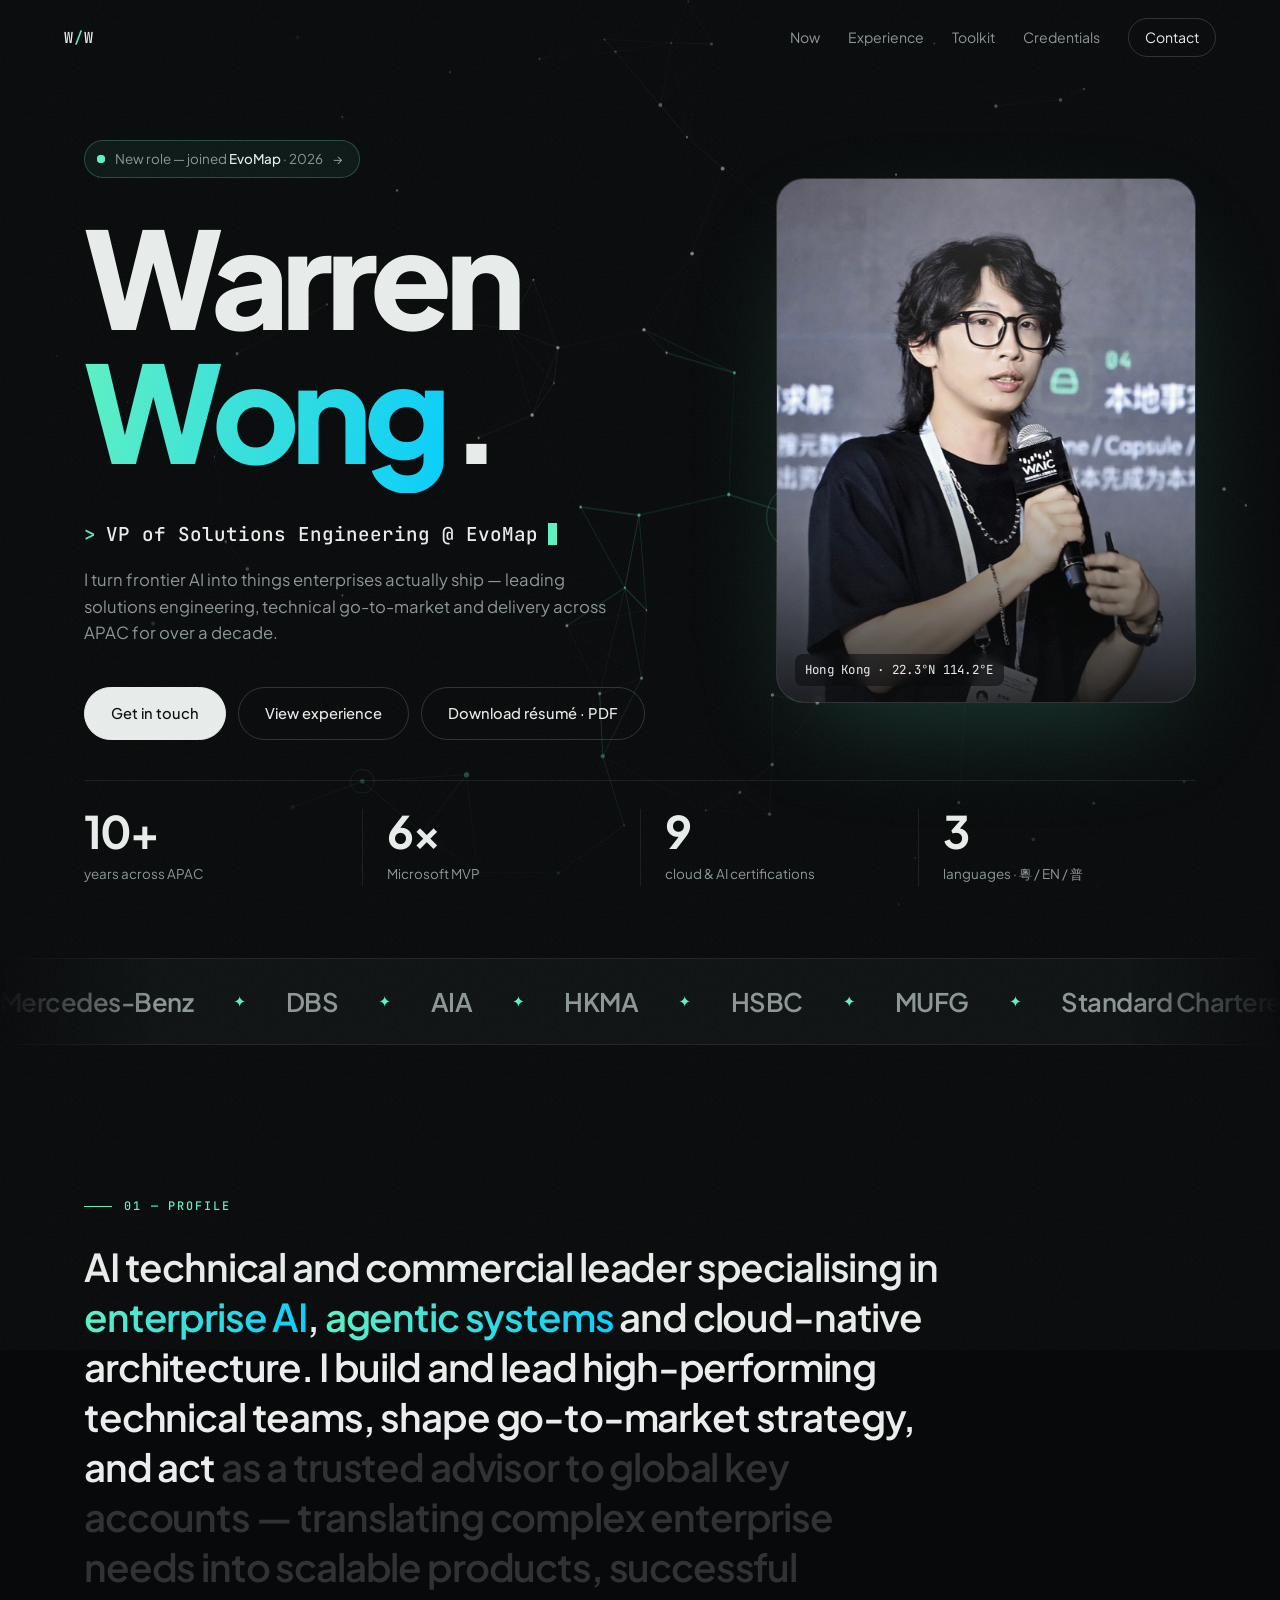
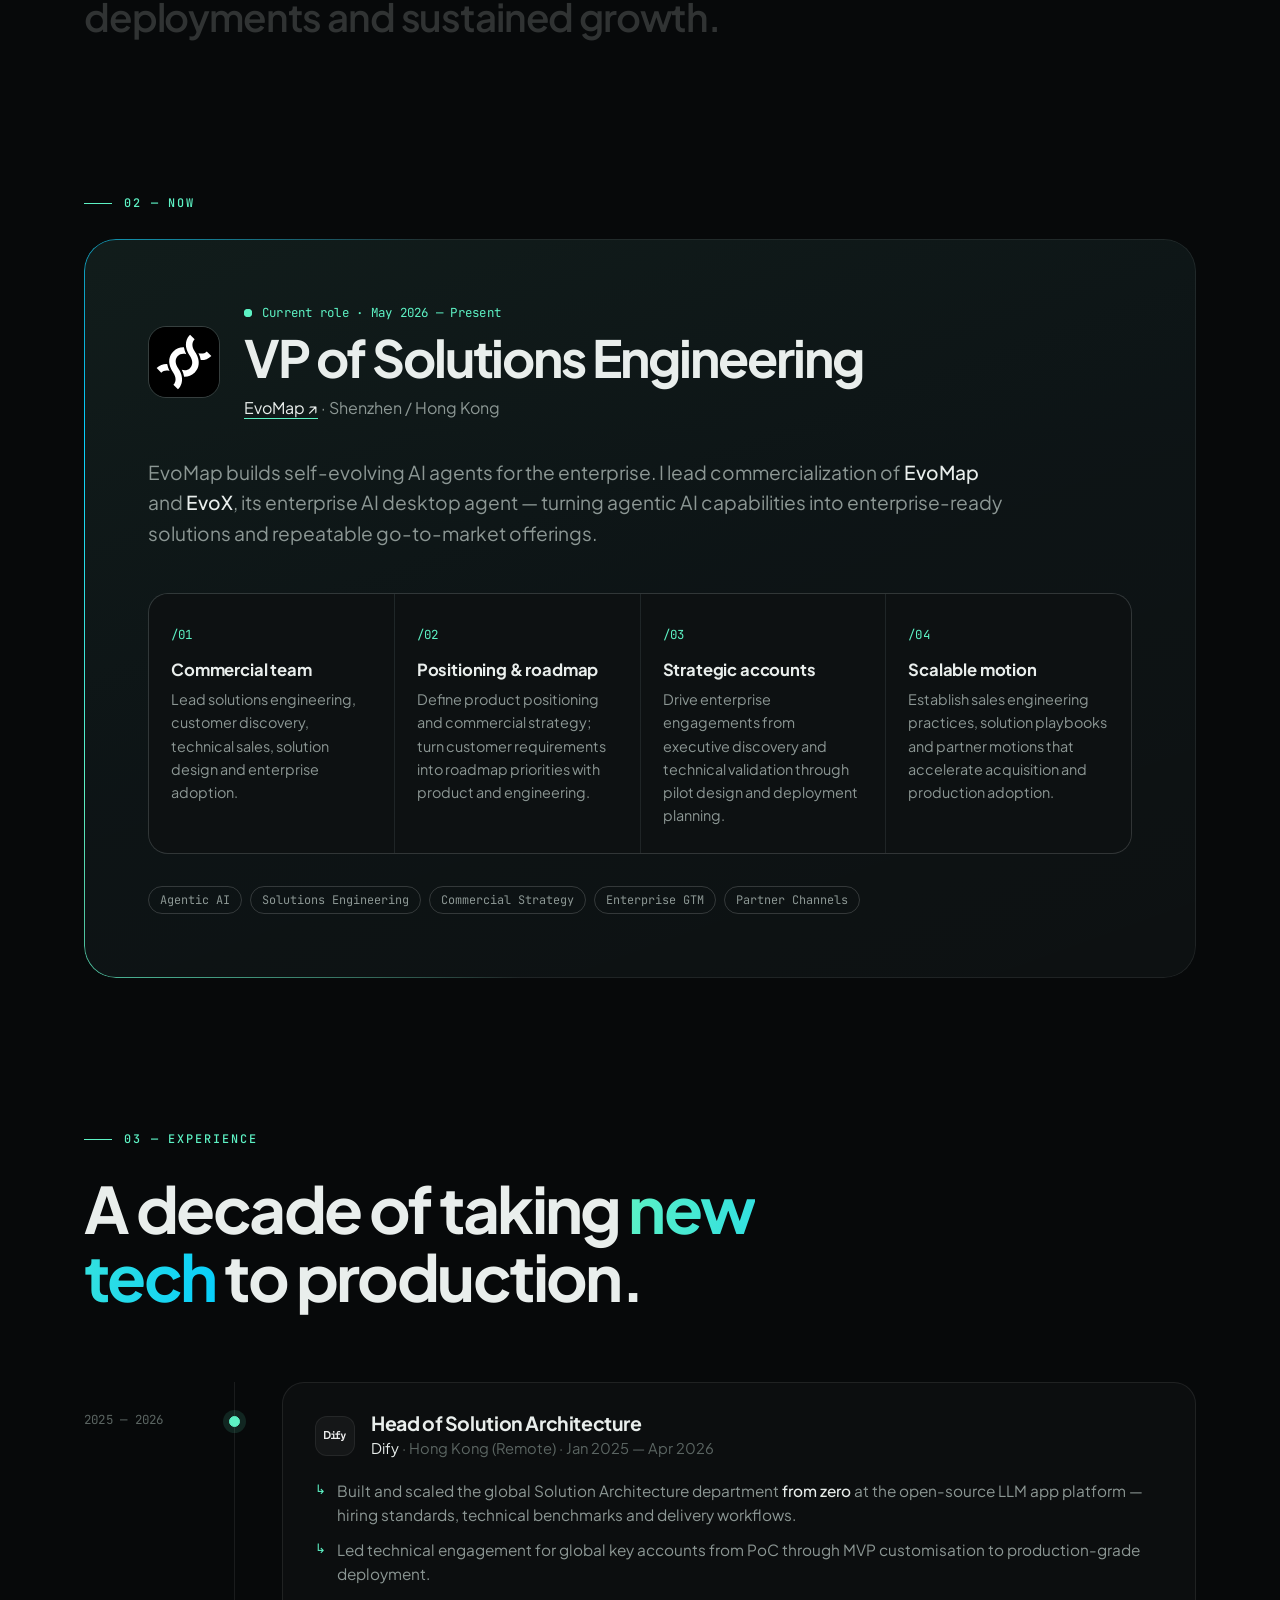
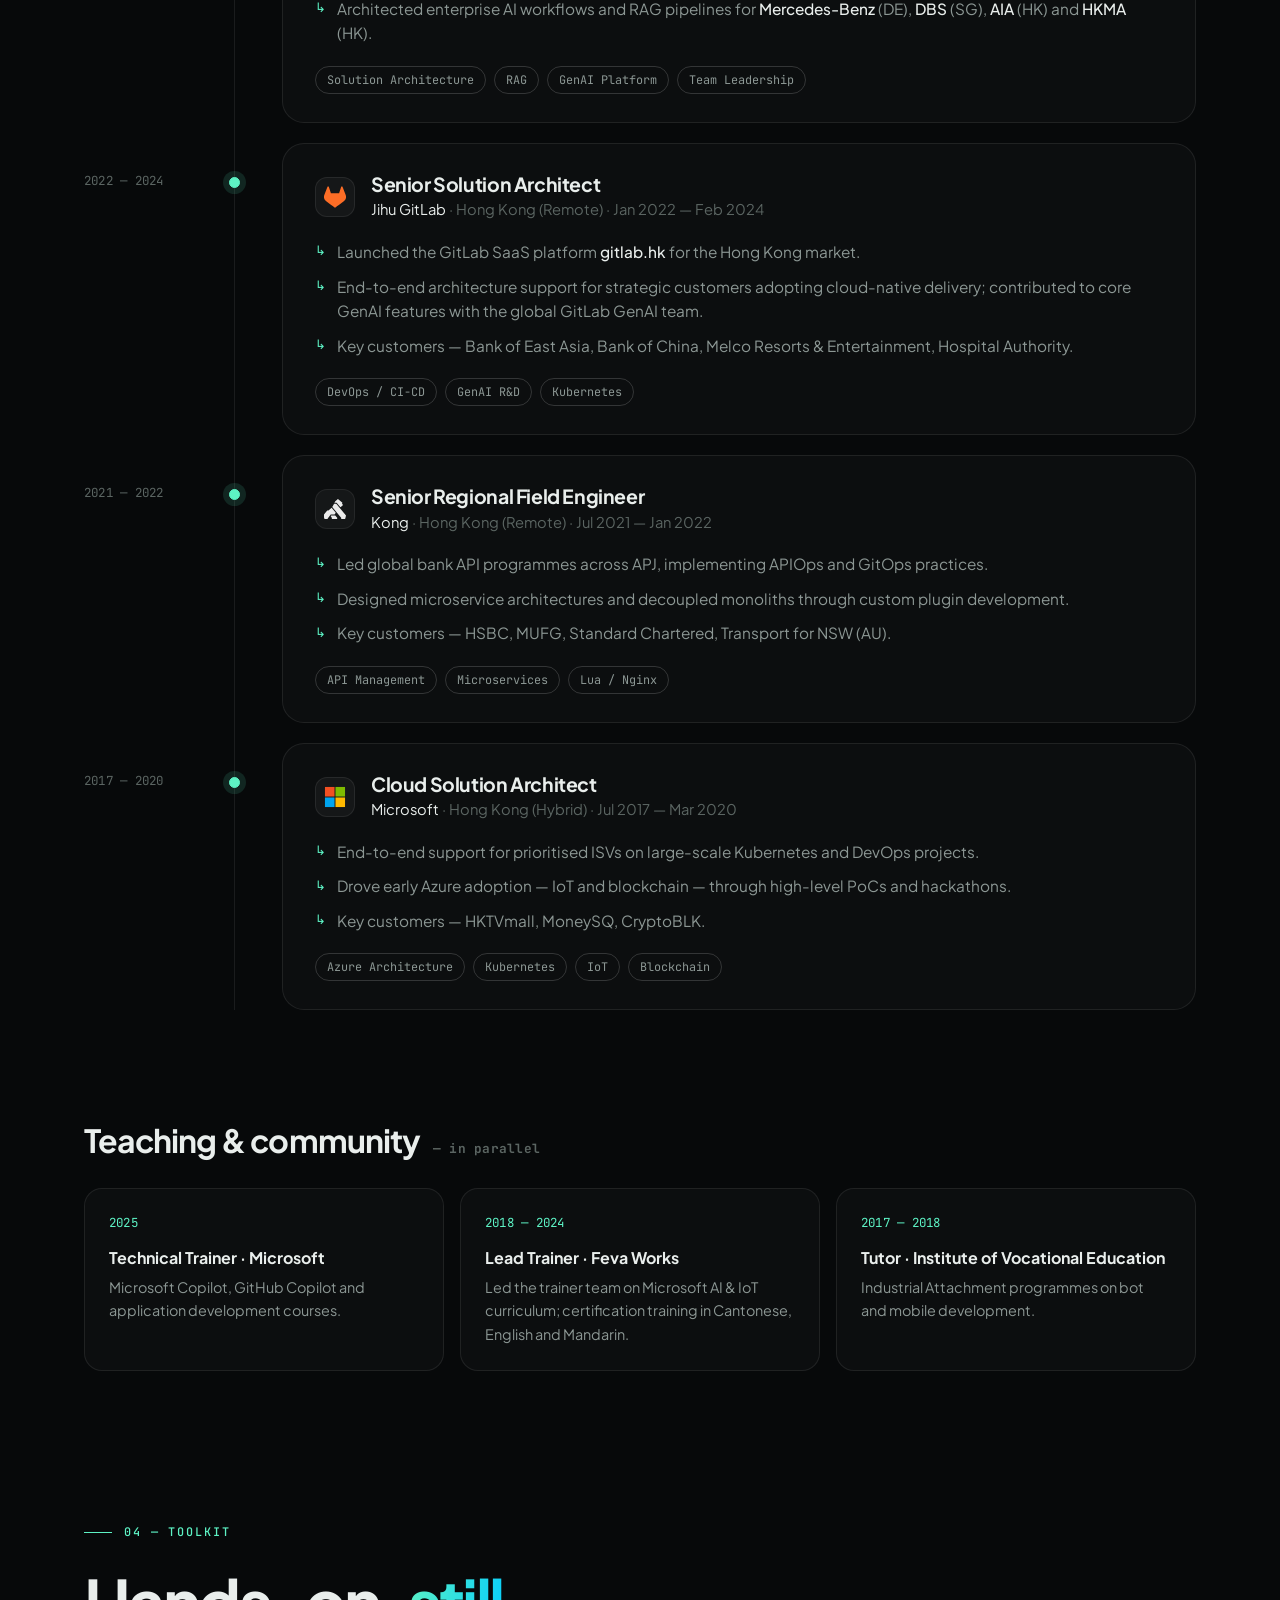
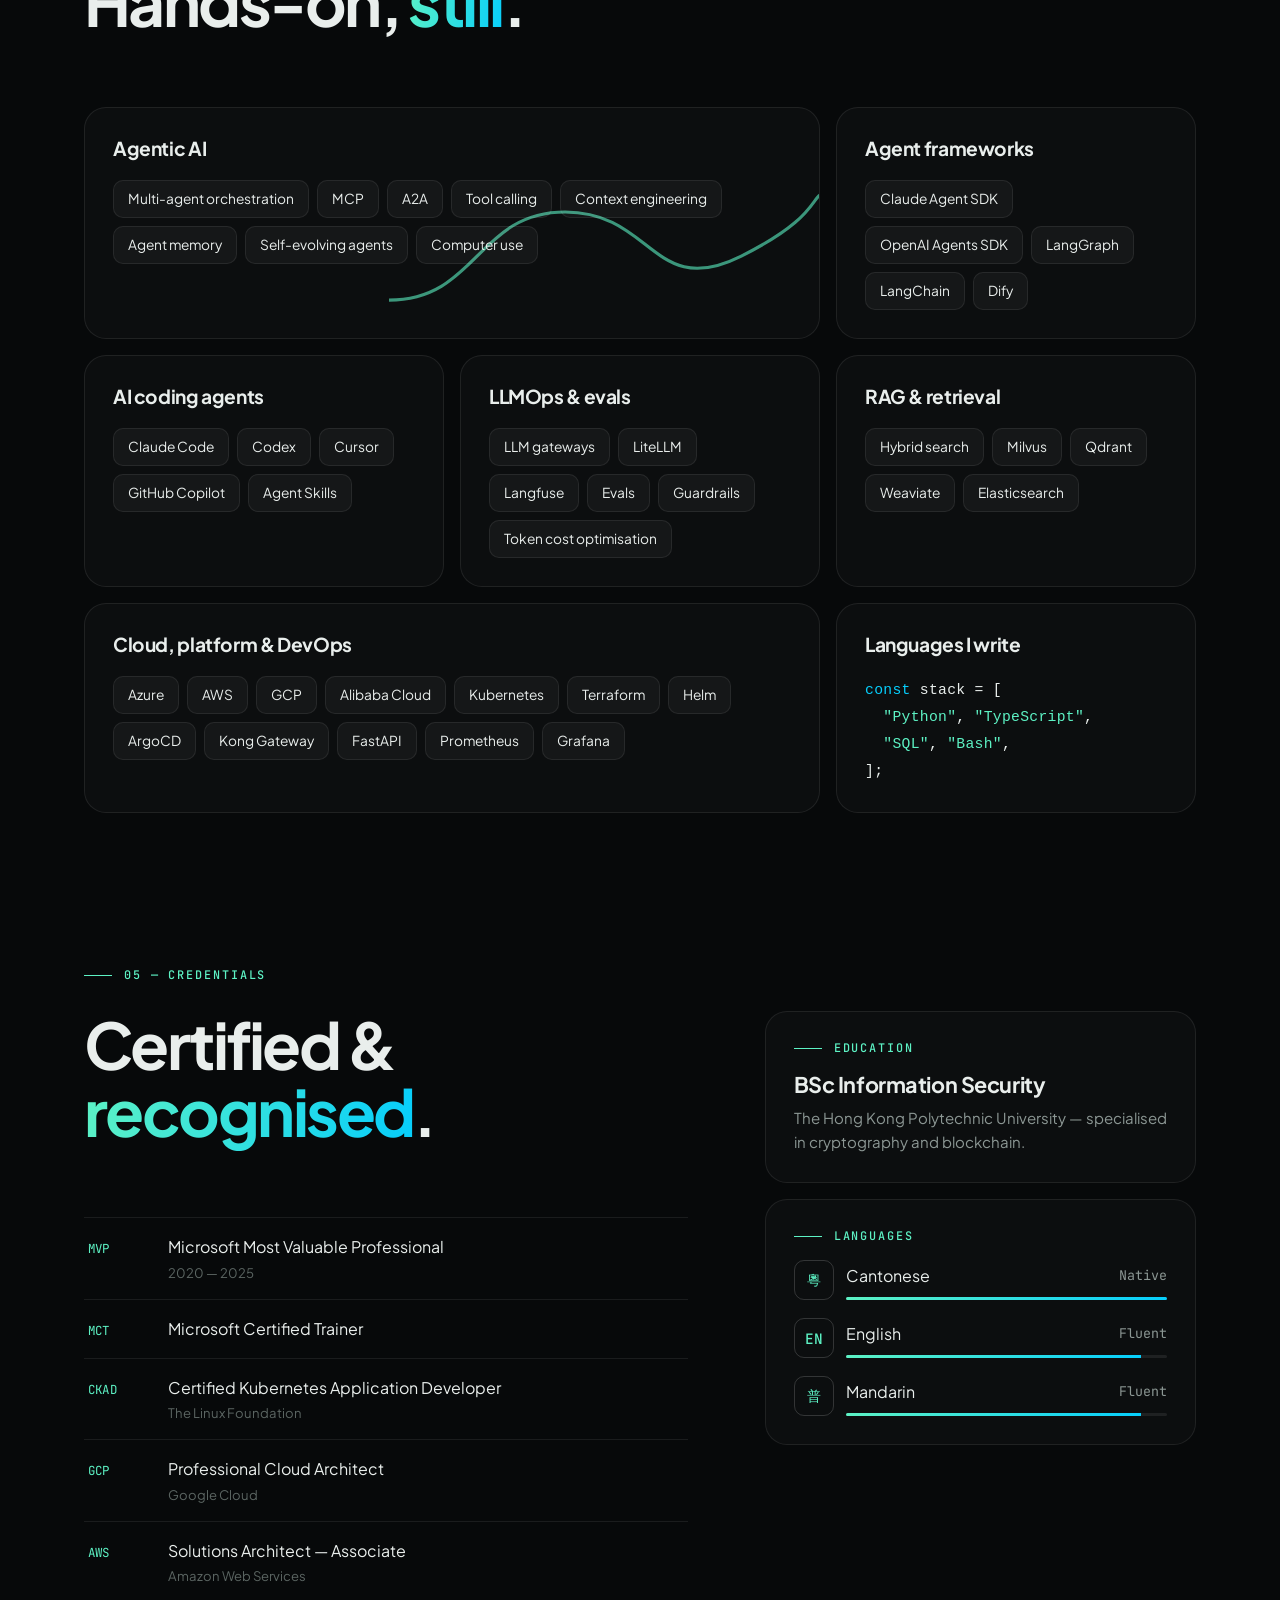
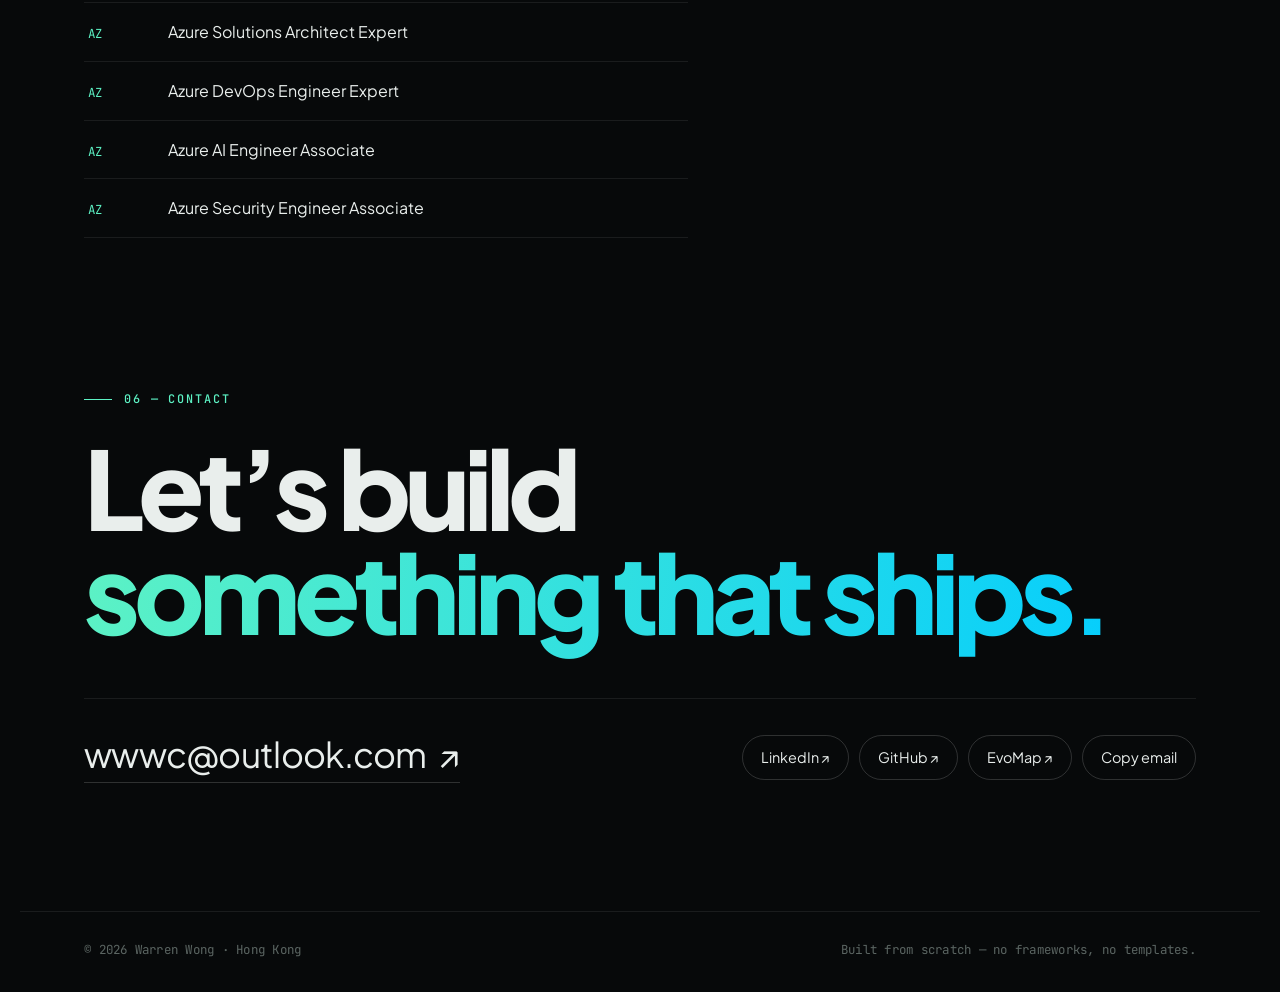
==== index.html @ eed2e616 "Rebuild personal site from scratch and add EvoMap role Replace the Hugo almeida-cv theme with a hand" ====
<!doctype html>
<html lang="en">
<head>
  <meta charset="utf-8">
  <meta name="viewport" content="width=device-width, initial-scale=1">
  <title>Warren Wong — VP of Solutions Engineering, EvoMap</title>
  <meta name="description" content="Warren Wong — VP of Solutions Engineering at EvoMap. 10+ years across APAC bringing enterprise AI, agentic systems and cloud-native platforms to market.">
  <meta name="theme-color" content="#07090a">
  <meta property="og:type" content="profile">
  <meta property="og:title" content="Warren Wong — VP of Solutions Engineering, EvoMap">
  <meta property="og:description" content="Enterprise AI, agentic systems and cloud-native architecture across APAC.">
  <meta property="og:url" content="https://somethingwentwell.github.io/">
  <meta property="og:image" content="https://somethingwentwell.github.io/assets/img/avatar.jpg">
  <meta name="twitter:card" content="summary">
  <link rel="icon" href="assets/img/favicon.svg" type="image/svg+xml">
  <link rel="preconnect" href="https://fonts.googleapis.com">
  <link rel="preconnect" href="https://fonts.gstatic.com" crossorigin>
  <link href="https://fonts.googleapis.com/css2?family=Plus+Jakarta+Sans:wght@300..800&family=JetBrains+Mono:wght@400;500&display=swap" rel="stylesheet">
  <link rel="stylesheet" href="assets/css/style.css">
  <script type="application/ld+json">
  {
    "@context": "https://schema.org",
    "@type": "Person",
    "name": "Warren Wong",
    "jobTitle": "VP of Solutions Engineering",
    "worksFor": { "@type": "Organization", "name": "EvoMap", "url": "https://evomap.ai" },
    "address": { "@type": "PostalAddress", "addressLocality": "Hong Kong" },
    "alumniOf": "The Hong Kong Polytechnic University",
    "url": "https://somethingwentwell.github.io/",
    "sameAs": ["https://hk.linkedin.com/in/warren-wong", "https://github.com/somethingwentwell"]
  }
  </script>
</head>
<body>
  <div class="grain" aria-hidden="true"></div>
  <div class="cursor-glow" aria-hidden="true"></div>
  <div class="scroll-progress" aria-hidden="true"></div>

  <header class="nav">
    <a href="#top" class="nav__mark" aria-label="Back to top">W<span>/</span>W</a>
    <nav class="nav__links" aria-label="Sections">
      <a href="#now">Now</a>
      <a href="#experience">Experience</a>
      <a href="#toolkit">Toolkit</a>
      <a href="#credentials">Credentials</a>
      <a href="#contact" class="nav__cta">Contact</a>
    </nav>
  </header>

  <main id="top">
    <!-- ───────────── HERO ───────────── -->
    <section class="hero">
      <canvas class="hero__field" aria-hidden="true"></canvas>

      <div class="hero__inner">
        <a class="hero__badge reveal" href="#now" style="--d:0">
          <span class="pulse" aria-hidden="true"></span>
          <span>New role — joined <strong>EvoMap</strong> · 2026</span>
          <span aria-hidden="true">→</span>
        </a>

        <h1 class="hero__name" aria-label="Warren Wong">
          <span class="line"><span class="word" style="--d:1">Warren</span></span>
          <span class="line"><span class="word word--italic" style="--d:2">Wong</span><span class="hero__dot" style="--d:3">.</span></span>
        </h1>

        <div class="hero__meta reveal" style="--d:4">
          <p class="hero__role" data-print-text="VP of Solutions Engineering @ EvoMap · Hong Kong">
            <span class="mono">&gt;</span>
            <span class="scramble" data-phrases='["VP of Solutions Engineering @ EvoMap","Enterprise AI · Agentic systems","Multi-agent systems · MCP · Evals","Building SE teams from zero","Microsoft MVP 2020 — 2025"]'>VP of Solutions Engineering @ EvoMap</span><span class="caret" aria-hidden="true"></span>
          </p>
          <p class="hero__lede">
            I turn frontier AI into things enterprises actually ship — leading solutions engineering,
            technical go-to-market and delivery across APAC for over a decade.
          </p>
        </div>

        <div class="hero__actions reveal" style="--d:5">
          <a class="btn btn--primary magnetic" href="mailto:wwwc@outlook.com"><span>Get in touch</span></a>
          <a class="btn btn--ghost magnetic" href="#experience"><span>View experience</span></a>
          <a class="btn btn--ghost magnetic" href="assets/Warren-Wong-Resume.pdf" download><span>Download résumé · PDF</span></a>
        </div>
      </div>

      <figure class="hero__portrait reveal" style="--d:3">
        <div class="portrait__frame tilt">
          <img src="assets/img/avatar.jpg" alt="Warren Wong speaking on stage at WAIC" width="720" height="720">
          <figcaption class="portrait__tag mono">Hong Kong · 22.3°N 114.2°E</figcaption>
        </div>
      </figure>

      <ul class="hero__stats reveal" style="--d:6">
        <li><b data-count="10" data-suffix="+">10+</b><span>years across APAC</span></li>
        <li><b data-count="6" data-suffix="×">6×</b><span>Microsoft MVP</span></li>
        <li><b data-count="9">9</b><span>cloud &amp; AI certifications</span></li>
        <li><b data-count="3">3</b><span>languages · 粵 / EN / 普</span></li>
      </ul>
    </section>

    <!-- ───────────── MARQUEE ───────────── -->
    <section class="marquee" aria-label="Organisations I've worked with">
      <div class="marquee__track">
        <span>Mercedes-Benz</span><i>✦</i><span>DBS</span><i>✦</i><span>AIA</span><i>✦</i><span>HKMA</span><i>✦</i>
        <span>HSBC</span><i>✦</i><span>MUFG</span><i>✦</i><span>Standard Chartered</span><i>✦</i><span>Bank of East Asia</span><i>✦</i>
        <span>Bank of China</span><i>✦</i><span>Hospital Authority</span><i>✦</i><span>Melco</span><i>✦</i><span>Transport for NSW</span><i>✦</i>
        <span>HKTVmall</span><i>✦</i>
      </div>
    </section>

    <!-- ───────────── ABOUT ───────────── -->
    <section class="about section">
      <p class="eyebrow reveal">01 — Profile</p>
      <p class="about__text reveal" data-split>
        AI technical and commercial leader specialising in <em>enterprise AI</em>, <em>agentic systems</em> and
        cloud-native architecture. I build and lead high-performing technical teams, shape go-to-market strategy,
        and act as a trusted advisor to global key accounts — translating complex enterprise needs into
        scalable products, successful deployments and sustained growth.
      </p>
    </section>

    <!-- ───────────── NOW / EVOMAP ───────────── -->
    <section class="now section" id="now">
      <p class="eyebrow reveal">02 — Now</p>

      <article class="now__card reveal spotlight">
        <div class="now__border" aria-hidden="true"></div>
        <div class="now__head">
          <img class="now__logo" src="assets/logos/evomap-logo.svg" alt="EvoMap logo" width="64" height="64">
          <div>
            <p class="mono now__kicker"><span class="pulse" aria-hidden="true"></span> Current role · May 2026 — Present</p>
            <h2 class="now__title">VP of Solutions Engineering</h2>
            <p class="now__company"><a href="https://evomap.ai" target="_blank" rel="noopener">EvoMap ↗</a> <span>· Shenzhen / Hong Kong</span></p>
          </div>
        </div>

        <p class="now__intro">
          EvoMap builds self-evolving AI agents for the enterprise. I lead commercialization of
          <strong>EvoMap</strong> and <strong>EvoX</strong>, its enterprise AI desktop agent — turning agentic AI
          capabilities into enterprise-ready solutions and repeatable go-to-market offerings.
        </p>

        <ul class="now__grid">
          <li>
            <span class="mono">/01</span>
            <h3>Commercial team</h3>
            <p>Lead solutions engineering, customer discovery, technical sales, solution design and enterprise adoption.</p>
          </li>
          <li>
            <span class="mono">/02</span>
            <h3>Positioning &amp; roadmap</h3>
            <p>Define product positioning and commercial strategy; turn customer requirements into roadmap priorities with product and engineering.</p>
          </li>
          <li>
            <span class="mono">/03</span>
            <h3>Strategic accounts</h3>
            <p>Drive enterprise engagements from executive discovery and technical validation through pilot design and deployment planning.</p>
          </li>
          <li>
            <span class="mono">/04</span>
            <h3>Scalable motion</h3>
            <p>Establish sales engineering practices, solution playbooks and partner motions that accelerate acquisition and production adoption.</p>
          </li>
        </ul>

        <ul class="tags">
          <li>Agentic AI</li><li>Solutions Engineering</li><li>Commercial Strategy</li><li>Enterprise GTM</li><li>Partner Channels</li>
        </ul>
      </article>
    </section>

    <!-- ───────────── EXPERIENCE ───────────── -->
    <section class="experience section" id="experience">
      <p class="eyebrow reveal">03 — Experience</p>
      <h2 class="section__title reveal">A decade of taking <em>new tech</em> to production.</h2>

      <ol class="timeline">
        <li class="timeline__rail" aria-hidden="true"><span></span></li>

        <li class="job reveal">
          <div class="job__when mono">2025 — 2026</div>
          <div class="job__body spotlight">
            <header class="job__head">
              <img src="assets/logos/dify.svg" alt="" width="28" height="28" class="job__logo job__logo--invert">
              <div>
                <h3>Head of Solution Architecture</h3>
                <p class="job__org">Dify <span>· Hong Kong (Remote) · Jan 2025 — Apr 2026</span></p>
              </div>
            </header>
            <ul class="job__points">
              <li>Built and scaled the global Solution Architecture department <strong>from zero</strong> at the open-source LLM app platform — hiring standards, technical benchmarks and delivery workflows.</li>
              <li>Led technical engagement for global key accounts from PoC through MVP customisation to production-grade deployment.</li>
              <li>Architected enterprise AI workflows and RAG pipelines for <strong>Mercedes-Benz</strong> (DE), <strong>DBS</strong> (SG), <strong>AIA</strong> (HK) and <strong>HKMA</strong> (HK).</li>
            </ul>
            <ul class="tags"><li>Solution Architecture</li><li>RAG</li><li>GenAI Platform</li><li>Team Leadership</li></ul>
          </div>
        </li>

        <li class="job reveal">
          <div class="job__when mono">2022 — 2024</div>
          <div class="job__body spotlight">
            <header class="job__head">
              <img src="assets/logos/gitlab.svg" alt="" width="28" height="28" class="job__logo">
              <div>
                <h3>Senior Solution Architect</h3>
                <p class="job__org">Jihu GitLab <span>· Hong Kong (Remote) · Jan 2022 — Feb 2024</span></p>
              </div>
            </header>
            <ul class="job__points">
              <li>Launched the GitLab SaaS platform <strong>gitlab.hk</strong> for the Hong Kong market.</li>
              <li>End-to-end architecture support for strategic customers adopting cloud-native delivery; contributed to core GenAI features with the global GitLab GenAI team.</li>
              <li>Key customers — Bank of East Asia, Bank of China, Melco Resorts &amp; Entertainment, Hospital Authority.</li>
            </ul>
            <ul class="tags"><li>DevOps / CI-CD</li><li>GenAI R&amp;D</li><li>Kubernetes</li></ul>
          </div>
        </li>

        <li class="job reveal">
          <div class="job__when mono">2021 — 2022</div>
          <div class="job__body spotlight">
            <header class="job__head">
              <img src="assets/logos/kong.svg" alt="" width="28" height="28" class="job__logo job__logo--invert">
              <div>
                <h3>Senior Regional Field Engineer</h3>
                <p class="job__org">Kong <span>· Hong Kong (Remote) · Jul 2021 — Jan 2022</span></p>
              </div>
            </header>
            <ul class="job__points">
              <li>Led global bank API programmes across APJ, implementing APIOps and GitOps practices.</li>
              <li>Designed microservice architectures and decoupled monoliths through custom plugin development.</li>
              <li>Key customers — HSBC, MUFG, Standard Chartered, Transport for NSW (AU).</li>
            </ul>
            <ul class="tags"><li>API Management</li><li>Microservices</li><li>Lua / Nginx</li></ul>
          </div>
        </li>

        <li class="job reveal">
          <div class="job__when mono">2017 — 2020</div>
          <div class="job__body spotlight">
            <header class="job__head">
              <img src="assets/logos/microsoft.svg" alt="" width="28" height="28" class="job__logo">
              <div>
                <h3>Cloud Solution Architect</h3>
                <p class="job__org">Microsoft <span>· Hong Kong (Hybrid) · Jul 2017 — Mar 2020</span></p>
              </div>
            </header>
            <ul class="job__points">
              <li>End-to-end support for prioritised ISVs on large-scale Kubernetes and DevOps projects.</li>
              <li>Drove early Azure adoption — IoT and blockchain — through high-level PoCs and hackathons.</li>
              <li>Key customers — HKTVmall, MoneySQ, CryptoBLK.</li>
            </ul>
            <ul class="tags"><li>Azure Architecture</li><li>Kubernetes</li><li>IoT</li><li>Blockchain</li></ul>
          </div>
        </li>
      </ol>

      <div class="teaching">
        <h3 class="teaching__title reveal">Teaching &amp; community <span class="mono">— in parallel</span></h3>
        <div class="teaching__list">
          <article class="reveal spotlight">
            <p class="mono">2025</p>
            <h4>Technical Trainer · Microsoft</h4>
            <p>Microsoft Copilot, GitHub Copilot and application development courses.</p>
          </article>
          <article class="reveal spotlight">
            <p class="mono">2018 — 2024</p>
            <h4>Lead Trainer · Feva Works</h4>
            <p>Led the trainer team on Microsoft AI &amp; IoT curriculum; certification training in Cantonese, English and Mandarin.</p>
          </article>
          <article class="reveal spotlight">
            <p class="mono">2017 — 2018</p>
            <h4>Tutor · Institute of Vocational Education</h4>
            <p>Industrial Attachment programmes on bot and mobile development.</p>
          </article>
        </div>
      </div>
    </section>

    <!-- ───────────── TOOLKIT ───────────── -->
    <section class="toolkit section" id="toolkit">
      <p class="eyebrow reveal">04 — Toolkit</p>
      <h2 class="section__title reveal">Hands-on, <em>still</em>.</h2>

      <div class="bento">
        <article class="bento__cell bento__cell--wide reveal spotlight">
          <h3>Agentic AI</h3>
          <ul class="chips"><li>Multi-agent orchestration</li><li>MCP</li><li>A2A</li><li>Tool calling</li><li>Context engineering</li><li>Agent memory</li><li>Self-evolving agents</li><li>Computer use</li></ul>
          <svg class="bento__art" viewBox="0 0 200 80" aria-hidden="true"><path d="M0 60 C 40 60, 40 20, 80 20 S 120 60, 160 40 S 190 10, 200 12" /></svg>
        </article>
        <article class="bento__cell reveal spotlight">
          <h3>Agent frameworks</h3>
          <ul class="chips"><li>Claude Agent SDK</li><li>OpenAI Agents SDK</li><li>LangGraph</li><li>LangChain</li><li>Dify</li></ul>
        </article>
        <article class="bento__cell reveal spotlight">
          <h3>AI coding agents</h3>
          <ul class="chips"><li>Claude Code</li><li>Codex</li><li>Cursor</li><li>GitHub Copilot</li><li>Agent Skills</li></ul>
        </article>
        <article class="bento__cell reveal spotlight">
          <h3>LLMOps &amp; evals</h3>
          <ul class="chips"><li>LLM gateways</li><li>LiteLLM</li><li>Langfuse</li><li>Evals</li><li>Guardrails</li><li>Token cost optimisation</li></ul>
        </article>
        <article class="bento__cell reveal spotlight">
          <h3>RAG &amp; retrieval</h3>
          <ul class="chips"><li>Hybrid search</li><li>Milvus</li><li>Qdrant</li><li>Weaviate</li><li>Elasticsearch</li></ul>
        </article>
        <article class="bento__cell bento__cell--wide reveal spotlight">
          <h3>Cloud, platform &amp; DevOps</h3>
          <ul class="chips"><li>Azure</li><li>AWS</li><li>GCP</li><li>Alibaba Cloud</li><li>Kubernetes</li><li>Terraform</li><li>Helm</li><li>ArgoCD</li><li>Kong Gateway</li><li>FastAPI</li><li>Prometheus</li><li>Grafana</li></ul>
        </article>
        <article class="bento__cell bento__cell--code reveal spotlight">
          <h3>Languages I write</h3>
          <pre class="mono" aria-label="Python, TypeScript, SQL, Bash"><code><span class="k">const</span> stack = [
  <span class="s">"Python"</span>, <span class="s">"TypeScript"</span>,
  <span class="s">"SQL"</span>, <span class="s">"Bash"</span>,
];</code></pre>
        </article>
      </div>
    </section>

    <!-- ───────────── CREDENTIALS ───────────── -->
    <section class="credentials section" id="credentials">
      <p class="eyebrow reveal">05 — Credentials</p>

      <div class="creds">
        <div class="creds__col">
          <h2 class="section__title reveal">Certified &amp; <em>recognised</em>.</h2>
          <ul class="certs">
            <li class="reveal"><span class="mono">MVP</span>Microsoft Most Valuable Professional <small>2020 — 2025</small></li>
            <li class="reveal"><span class="mono">MCT</span>Microsoft Certified Trainer</li>
            <li class="reveal"><span class="mono">CKAD</span>Certified Kubernetes Application Developer <small>The Linux Foundation</small></li>
            <li class="reveal"><span class="mono">GCP</span>Professional Cloud Architect <small>Google Cloud</small></li>
            <li class="reveal"><span class="mono">AWS</span>Solutions Architect — Associate <small>Amazon Web Services</small></li>
            <li class="reveal"><span class="mono">AZ</span>Azure Solutions Architect Expert</li>
            <li class="reveal"><span class="mono">AZ</span>Azure DevOps Engineer Expert</li>
            <li class="reveal"><span class="mono">AZ</span>Azure AI Engineer Associate</li>
            <li class="reveal"><span class="mono">AZ</span>Azure Security Engineer Associate</li>
          </ul>
        </div>

        <div class="creds__col creds__side">
          <article class="side-card reveal spotlight">
            <p class="eyebrow">Education</p>
            <h3>BSc Information Security</h3>
            <p>The Hong Kong Polytechnic University — specialised in cryptography and blockchain.</p>
          </article>
          <article class="side-card reveal spotlight">
            <p class="eyebrow">Languages</p>
            <ul class="langs">
              <li><span class="langs__glyph">粵</span><span>Cantonese</span><i style="--w:100%"></i><small>Native</small></li>
              <li><span class="langs__glyph">EN</span><span>English</span><i style="--w:92%"></i><small>Fluent</small></li>
              <li><span class="langs__glyph">普</span><span>Mandarin</span><i style="--w:92%"></i><small>Fluent</small></li>
            </ul>
          </article>
        </div>
      </div>
    </section>

    <!-- ───────────── CONTACT ───────────── -->
    <section class="contact section" id="contact">
      <p class="eyebrow reveal">06 — Contact</p>
      <h2 class="contact__title reveal">
        Let’s build<br><em>something that ships.</em>
      </h2>
      <div class="contact__links reveal">
        <a class="contact__mail magnetic" href="mailto:wwwc@outlook.com">wwwc@outlook.com <span aria-hidden="true">↗</span></a>
        <ul>
          <li><a href="https://hk.linkedin.com/in/warren-wong" target="_blank" rel="noopener">LinkedIn ↗</a></li>
          <li><a href="https://github.com/somethingwentwell" target="_blank" rel="noopener">GitHub ↗</a></li>
          <li><a href="https://evomap.ai" target="_blank" rel="noopener">EvoMap ↗</a></li>
          <li><button type="button" class="copy" data-copy="wwwc@outlook.com">Copy email</button></li>
        </ul>
      </div>
    </section>
  </main>

  <footer class="footer">
    <p class="mono">© <span data-year>2026</span> Warren Wong · Hong Kong</p>
    <p class="mono">Built from scratch — no frameworks, no templates.</p>
  </footer>

  <div class="toast" role="status" aria-live="polite"></div>
  <script src="assets/js/main.js" defer></script>
</body>
</html>
---- assets/css/style.css ----
/* ──────────────────────────────────────────────
   Warren Wong — personal site
   Dark ink, mint signal, clean modern sans.
   ────────────────────────────────────────────── */

:root {
  --ink: #07090a;
  --ink-2: #0d1112;
  --panel: rgba(255, 255, 255, 0.025);
  --line: rgba(255, 255, 255, 0.08);
  --line-strong: rgba(255, 255, 255, 0.16);
  --text: #e9eeec;
  --muted: #8c9794;
  --dim: #5b6562;
  --mint: #5df2c4;
  --cyan: #06cefc;
  --mint-soft: rgba(93, 242, 196, 0.12);

  --display: "Plus Jakarta Sans", ui-sans-serif, system-ui, sans-serif;
  --sans: "Plus Jakarta Sans", ui-sans-serif, system-ui, sans-serif;
  --mono: "JetBrains Mono", ui-monospace, monospace;
  --grad: linear-gradient(100deg, var(--mint), var(--cyan));

  --gutter: clamp(16px, 5vw, 72px);
  --max: 1240px;
  --ease: cubic-bezier(0.22, 1, 0.36, 1);
}

*, *::before, *::after { box-sizing: border-box; }
html { scroll-behavior: smooth; -webkit-text-size-adjust: 100%; }
body {
  margin: 0;
  background: var(--ink);
  color: var(--text);
  font: 400 16px/1.6 var(--sans);
  -webkit-font-smoothing: antialiased;
  overflow-x: hidden;
}
img { display: block; max-width: 100%; height: auto; }
a { color: inherit; text-decoration: none; }
ul, ol { list-style: none; margin: 0; padding: 0; }
h1, h2, h3, h4, p { margin: 0; }
button { font: inherit; color: inherit; cursor: pointer; }
em { font-style: normal; color: var(--mint); background: var(--grad); -webkit-background-clip: text; background-clip: text; -webkit-text-fill-color: transparent; }
::selection { background: var(--mint); color: var(--ink); }
:focus-visible { outline: 2px solid var(--mint); outline-offset: 3px; border-radius: 4px; }

.mono { font-family: var(--mono); font-size: 0.78rem; letter-spacing: 0.02em; }

/* ── ambient layers ── */
.grain {
  position: fixed; inset: -50%; z-index: 100; pointer-events: none; opacity: 0.06;
  background-image: url("data:image/svg+xml,%3Csvg xmlns='http://www.w3.org/2000/svg' width='160' height='160'%3E%3Cfilter id='n'%3E%3CfeTurbulence type='fractalNoise' baseFrequency='.9' numOctaves='3' stitchTiles='stitch'/%3E%3C/filter%3E%3Crect width='100%25' height='100%25' filter='url(%23n)'/%3E%3C/svg%3E");
  animation: grain 1.2s steps(6) infinite;
}
@keyframes grain {
  0% { transform: translate(0, 0); } 20% { transform: translate(-3%, 2%); }
  40% { transform: translate(2%, -4%); } 60% { transform: translate(-4%, 1%); }
  80% { transform: translate(3%, 3%); } 100% { transform: translate(0, 0); }
}
.cursor-glow {
  position: fixed; left: 0; top: 0; width: 560px; height: 560px; z-index: 0;
  margin: -280px 0 0 -280px; pointer-events: none; border-radius: 50%;
  background: radial-gradient(circle, rgba(93, 242, 196, 0.07), transparent 60%);
  transform: translate3d(var(--mx, -999px), var(--my, -999px), 0);
  transition: opacity 0.4s;
}
.scroll-progress {
  position: fixed; top: 0; left: 0; right: 0; height: 2px; z-index: 60;
  background: linear-gradient(90deg, var(--mint), var(--cyan));
  transform-origin: 0 50%; transform: scaleX(var(--p, 0));
}

/* ── nav ── */
.nav {
  position: fixed; top: 0; left: 0; right: 0; z-index: 50;
  display: flex; align-items: center; justify-content: space-between;
  padding: 18px var(--gutter);
  transition: background 0.4s, backdrop-filter 0.4s, padding 0.4s;
}
.nav.is-scrolled {
  background: rgba(7, 9, 10, 0.7); backdrop-filter: blur(14px) saturate(140%);
  -webkit-backdrop-filter: blur(14px) saturate(140%);
  padding-top: 12px; padding-bottom: 12px; border-bottom: 1px solid var(--line);
}
.nav__mark { font: 500 0.95rem var(--mono); letter-spacing: 0.06em; }
.nav__mark span { color: var(--mint); }
.nav__links { display: flex; gap: 28px; align-items: center; font-size: 0.88rem; color: var(--muted); }
.nav__links a { position: relative; transition: color 0.25s; }
.nav__links a:not(.nav__cta)::after {
  content: ""; position: absolute; left: 0; right: 0; bottom: -4px; height: 1px; background: var(--mint);
  transform: scaleX(0); transform-origin: right; transition: transform 0.4s var(--ease);
}
.nav__links a:hover { color: var(--text); }
.nav__links a:hover::after, .nav__links a.is-active::after { transform: scaleX(1); transform-origin: left; }
.nav__links a.is-active { color: var(--text); }
.nav__cta { padding: 7px 16px; border: 1px solid var(--line-strong); border-radius: 999px; color: var(--text); }
.nav__cta:hover { border-color: var(--mint); color: var(--mint) !important; }

/* ── layout ── */
.section { position: relative; z-index: 1; max-width: var(--max); margin: 0 auto; padding: clamp(80px, 12vw, 160px) var(--gutter) 0; }
.eyebrow {
  font: 500 0.74rem var(--mono); text-transform: uppercase; letter-spacing: 0.16em; color: var(--mint);
  margin-bottom: 28px; display: flex; align-items: center; gap: 12px;
}
.eyebrow::before { content: ""; width: 28px; height: 1px; background: currentColor; }
.section__title {
  font: 700 clamp(2.2rem, 5vw, 4rem)/1.05 var(--display); letter-spacing: -0.04em;
  max-width: 16ch; margin-bottom: clamp(40px, 6vw, 72px);
}

/* ── hero ── */
.hero {
  position: relative; min-height: 100svh; max-width: var(--max); margin: 0 auto;
  padding: 140px var(--gutter) 48px;
  display: grid; grid-template-columns: 1.35fr 1fr; grid-template-rows: 1fr auto; gap: 40px 56px; align-items: center;
}
.hero__field {
  position: absolute; inset: 0 calc(50% - 50vw); width: 100vw; height: 100%; z-index: 0;
  -webkit-mask-image: radial-gradient(ellipse 80% 70% at 60% 45%, #000 30%, transparent 80%);
          mask-image: radial-gradient(ellipse 80% 70% at 60% 45%, #000 30%, transparent 80%);
}
.hero__inner, .hero__portrait, .hero__stats { position: relative; z-index: 1; }

.hero__badge {
  display: inline-flex; align-items: center; gap: 10px; margin-bottom: 36px;
  padding: 7px 16px 7px 12px; border-radius: 999px; font-size: 0.84rem; color: var(--muted);
  background: rgba(93, 242, 196, 0.06); border: 1px solid rgba(93, 242, 196, 0.25);
  transition: border-color 0.3s, color 0.3s, transform 0.3s var(--ease);
}
.hero__badge strong { color: var(--text); font-weight: 500; }
.hero__badge:hover { border-color: var(--mint); color: var(--text); transform: translateY(-2px); }
.pulse { width: 8px; height: 8px; border-radius: 50%; background: var(--mint); position: relative; flex: none; display: inline-block; }
.pulse::after {
  content: ""; position: absolute; inset: 0; border-radius: 50%; background: var(--mint);
  animation: pulse 2s var(--ease) infinite;
}
@keyframes pulse { from { transform: scale(1); opacity: 0.7; } to { transform: scale(3.2); opacity: 0; } }

.hero__name {
  font: 800 clamp(3.6rem, 10.5vw, 9rem)/0.92 var(--display); letter-spacing: -0.055em; margin-bottom: 36px;
}
.hero__name .line { display: block; overflow: hidden; padding-bottom: 0.2em; margin-bottom: -0.12em; }
.hero__name .word {
  display: inline-block; transform: translateY(110%) rotate(4deg); transform-origin: 0 100%;
  animation: rise 1.2s var(--ease) forwards; animation-delay: calc(var(--d) * 0.12s + 0.15s);
}
.hero__name .word--italic { background: var(--grad); -webkit-background-clip: text; background-clip: text; -webkit-text-fill-color: transparent; padding: 0 0.04em 0.16em 0; margin-bottom: -0.16em; }
.hero__dot {
  display: inline-block; color: var(--text); opacity: 0; transform: scale(0);
  animation: pop 0.7s var(--ease) forwards; animation-delay: 0.85s;
}
@keyframes rise { to { transform: translateY(0) rotate(0); } }
@keyframes pop { to { opacity: 1; transform: scale(1); } }

.hero__role { font: 500 clamp(1rem, 1.7vw, 1.2rem) var(--mono); color: var(--text); display: flex; gap: 10px; align-items: center; min-height: 1.6em; margin-bottom: 18px; }
.hero__role .mono { color: var(--mint); font-size: inherit; }
.caret { width: 9px; height: 1.15em; background: var(--mint); animation: blink 1s steps(2) infinite; }
@keyframes blink { 50% { opacity: 0; } }
.scramble .glyph { color: var(--mint); opacity: 0.7; }
.hero__lede { max-width: 46ch; color: var(--muted); font-size: clamp(1rem, 1.3vw, 1.12rem); }

.hero__actions { display: flex; flex-wrap: wrap; gap: 12px; margin-top: 40px; }
.btn {
  position: relative; display: inline-flex; align-items: center; padding: 14px 26px; border-radius: 999px;
  font-size: 0.92rem; font-weight: 500; border: 1px solid var(--line-strong); background: none; overflow: hidden;
  transition: border-color 0.3s, color 0.3s;
}
.btn span { position: relative; z-index: 1; }
.btn::before {
  content: ""; position: absolute; inset: 0; border-radius: inherit; background: var(--mint);
  transform: translateY(101%); transition: transform 0.5s var(--ease);
}
.btn:hover::before { transform: translateY(0); }
.btn:hover { color: var(--ink); border-color: var(--mint); }
.btn--primary { background: var(--text); color: var(--ink); border-color: var(--text); }

.hero__portrait { margin: 0; justify-self: end; width: 100%; max-width: 420px; perspective: 1000px; }
.portrait__frame {
  position: relative; border-radius: 28px; overflow: hidden; aspect-ratio: 4 / 5;
  border: 1px solid var(--line-strong); transform-style: preserve-3d;
  transform: rotateX(var(--rx, 0)) rotateY(var(--ry, 0)); transition: transform 0.6s var(--ease);
  box-shadow: 0 40px 120px -40px rgba(93, 242, 196, 0.25);
}
.portrait__frame img { width: 100%; height: 100%; object-fit: cover; object-position: 50% 30%; filter: grayscale(0.25) contrast(1.05); transform: scale(1.06); }
.portrait__frame::after {
  content: ""; position: absolute; inset: 0; pointer-events: none;
  background:
    radial-gradient(circle at var(--gx, 50%) var(--gy, 0%), rgba(255, 255, 255, 0.18), transparent 45%),
    linear-gradient(180deg, transparent 55%, rgba(7, 9, 10, 0.85));
}
.portrait__tag {
  position: absolute; left: 18px; bottom: 16px; z-index: 2; color: var(--text);
  padding: 6px 10px; border-radius: 8px; background: rgba(7, 9, 10, 0.55); backdrop-filter: blur(6px);
}

.hero__stats {
  grid-column: 1 / -1; display: grid; grid-template-columns: repeat(4, 1fr);
  border-top: 1px solid var(--line); padding-top: 28px;
}
.hero__stats li { padding-right: 20px; }
.hero__stats li + li { padding-left: 24px; border-left: 1px solid var(--line); }
.hero__stats b { display: block; font: 700 clamp(2rem, 3.6vw, 2.8rem)/1 var(--display); letter-spacing: -0.04em; margin-bottom: 6px; }
.hero__stats span { font-size: 0.84rem; color: var(--muted); }

/* ── reveal ── */
.reveal { opacity: 0; transform: translateY(28px); filter: blur(6px); transition: opacity 1s var(--ease), transform 1s var(--ease), filter 1s var(--ease); transition-delay: calc(var(--d, 0) * 0.1s); }
.reveal.is-in { opacity: 1; transform: none; filter: none; }
.hero .reveal { transition-delay: calc(var(--d, 0) * 0.12s + 0.2s); }

/* ── marquee ── */
.marquee {
  position: relative; z-index: 1; overflow: hidden; padding: 26px 0; margin-top: 24px;
  border-block: 1px solid var(--line); background: var(--ink-2);
  -webkit-mask-image: linear-gradient(90deg, transparent, #000 12%, #000 88%, transparent);
          mask-image: linear-gradient(90deg, transparent, #000 12%, #000 88%, transparent);
}
.marquee__track {
  display: flex; width: max-content; gap: 40px; align-items: center; white-space: nowrap;
  font: 600 clamp(1.2rem, 2vw, 1.6rem) var(--display); letter-spacing: -0.02em; color: var(--muted);
  animation: marquee 50s linear infinite;
}
.marquee:hover .marquee__track { animation-play-state: paused; }
.marquee__track span { transition: color 0.3s; }
.marquee__track span:hover { color: var(--mint); }
.marquee__track i { font-style: normal; color: var(--mint); font-size: 0.6em; }
@keyframes marquee { to { transform: translateX(-50%); } }

/* ── about ── */
.about__text { font: 600 clamp(1.5rem, 3vw, 2.5rem)/1.3 var(--display); letter-spacing: -0.03em; max-width: 32ch; }
.about__text .w { opacity: 0.18; transition: opacity 0.5s; }
.about__text .w.on { opacity: 1; }

/* ── spotlight cards (mouse-following highlight) ── */
.spotlight { position: relative; isolation: isolate; }
.spotlight::before {
  content: ""; position: absolute; inset: 0; border-radius: inherit; z-index: -1; pointer-events: none; opacity: 0;
  background: radial-gradient(420px circle at var(--sx, 50%) var(--sy, 50%), rgba(93, 242, 196, 0.09), transparent 60%);
  transition: opacity 0.4s;
}
.spotlight:hover::before { opacity: 1; }

/* ── now ── */
.now__card {
  position: relative; padding: clamp(28px, 5vw, 64px); border-radius: 32px;
  background: linear-gradient(160deg, rgba(93, 242, 196, 0.05), rgba(6, 206, 252, 0.015) 50%, transparent), var(--ink-2);
}
.now__border {
  position: absolute; inset: 0; border-radius: inherit; padding: 1px; pointer-events: none;
  background: conic-gradient(from var(--angle, 0deg), transparent 0 55%, var(--mint) 70%, var(--cyan) 80%, transparent 92%), var(--line);
  -webkit-mask: linear-gradient(#000 0 0) content-box, linear-gradient(#000 0 0);
  -webkit-mask-composite: xor; mask-composite: exclude;
  animation: spin 6s linear infinite;
}
@property --angle { syntax: "<angle>"; initial-value: 0deg; inherits: false; }
@keyframes spin { to { --angle: 360deg; } }
.now__head { display: flex; gap: 24px; align-items: center; margin-bottom: 36px; }
.now__logo { width: 72px; height: 72px; border-radius: 18px; border: 1px solid var(--line-strong); flex: none; }
.now__kicker { display: flex; align-items: center; gap: 10px; color: var(--mint); margin-bottom: 8px; }
.now__title { font: 700 clamp(1.8rem, 4vw, 3.2rem)/1.05 var(--display); letter-spacing: -0.04em; }
.now__company { margin-top: 10px; color: var(--muted); }
.now__company a { color: var(--text); border-bottom: 1px solid var(--mint); transition: color 0.3s; }
.now__company a:hover { color: var(--mint); }
.now__intro { font-size: clamp(1.05rem, 1.5vw, 1.25rem); color: var(--muted); max-width: 62ch; margin-bottom: 44px; }
.now__intro strong { color: var(--text); font-weight: 500; }
.now__grid { display: grid; grid-template-columns: repeat(4, 1fr); gap: 1px; background: var(--line); border: 1px solid var(--line); border-radius: 20px; overflow: hidden; margin-bottom: 32px; }
.now__grid li { background: var(--ink-2); padding: 26px 22px; transition: background 0.4s; }
.now__grid li:hover { background: #111816; }
.now__grid .mono { color: var(--mint); }
.now__grid h3 { font: 700 1.04rem var(--sans); letter-spacing: -0.01em; margin: 14px 0 8px; }
.now__grid p { font-size: 0.9rem; color: var(--muted); }

.tags { display: flex; flex-wrap: wrap; gap: 8px; }
.tags li { font: 400 0.74rem var(--mono); padding: 5px 11px; border-radius: 999px; border: 1px solid var(--line-strong); color: var(--muted); }

/* ── experience timeline ── */
.timeline { position: relative; display: grid; gap: 20px; }
.timeline__rail { position: absolute; left: 150px; top: 0; bottom: 0; width: 1px; background: var(--line); }
.timeline__rail span { position: absolute; inset: 0; background: linear-gradient(var(--mint), var(--cyan)); transform-origin: top; transform: scaleY(var(--tp, 0)); }
.job { display: grid; grid-template-columns: 150px 1fr; gap: 0 48px; position: relative; }
.job::before {
  content: ""; position: absolute; left: 145px; top: 34px; width: 11px; height: 11px; border-radius: 50%;
  background: var(--ink); border: 1px solid var(--line-strong); transition: background 0.4s, border-color 0.4s, box-shadow 0.4s;
}
.job.is-in::before { background: var(--mint); border-color: var(--mint); box-shadow: 0 0 0 6px var(--mint-soft); }
.job__when { padding-top: 28px; color: var(--dim); }
.job__body {
  padding: 28px 32px; border-radius: 22px; border: 1px solid var(--line); background: var(--panel);
  transition: border-color 0.4s, transform 0.5s var(--ease);
}
.job__body:hover { border-color: var(--line-strong); transform: translateX(6px); }
.job__head { display: flex; gap: 16px; align-items: center; margin-bottom: 18px; }
.job__logo { width: 40px; height: 40px; padding: 8px; border-radius: 12px; background: rgba(255, 255, 255, 0.04); border: 1px solid var(--line); flex: none; }
.job__logo--invert { filter: brightness(0) invert(0.92); }
.job__head h3 { font: 700 1.22rem/1.25 var(--sans); letter-spacing: -0.02em; }
.job__org { color: var(--text); font-size: 0.92rem; margin-top: 2px; }
.job__org span { color: var(--dim); }
.job__points { display: grid; gap: 10px; margin-bottom: 20px; }
.job__points li { position: relative; padding-left: 22px; color: var(--muted); font-size: 0.96rem; }
.job__points li::before { content: "↳"; position: absolute; left: 0; color: var(--mint); font-family: var(--mono); font-size: 0.85em; top: 0.1em; }
.job__points strong { color: var(--text); font-weight: 500; }

.teaching { margin-top: clamp(64px, 9vw, 110px); }
.teaching__title { font: 700 clamp(1.4rem, 2.6vw, 2rem) var(--display); letter-spacing: -0.03em; margin-bottom: 28px; }
.teaching__title .mono { color: var(--dim); font-size: 0.8rem; margin-left: 8px; }
.teaching__list { display: grid; grid-template-columns: repeat(3, 1fr); gap: 16px; }
.teaching__list article { padding: 24px; border-radius: 18px; border: 1px solid var(--line); background: var(--panel); }
.teaching__list .mono { color: var(--mint); margin-bottom: 14px; }
.teaching__list h4 { font: 700 1rem var(--sans); margin-bottom: 8px; }
.teaching__list article > p:last-child { color: var(--muted); font-size: 0.9rem; }

/* ── toolkit bento ── */
.bento { display: grid; grid-template-columns: repeat(3, 1fr); gap: 16px; }
.bento__cell {
  position: relative; overflow: hidden; padding: 28px; border-radius: 22px; min-height: 190px;
  border: 1px solid var(--line); background: var(--panel); transition: border-color 0.4s, transform 0.5s var(--ease);
}
.bento__cell:hover { border-color: rgba(93, 242, 196, 0.35); transform: translateY(-4px); }
.bento__cell--wide { grid-column: span 2; }
.bento__cell h3 { font: 700 1.2rem var(--display); letter-spacing: -0.02em; margin-bottom: 20px; }
.chips { display: flex; flex-wrap: wrap; gap: 8px; position: relative; z-index: 1; }
.chips li {
  font-size: 0.86rem; padding: 7px 14px; border-radius: 10px; background: rgba(255, 255, 255, 0.04); border: 1px solid var(--line);
  transition: background 0.3s, color 0.3s, border-color 0.3s, transform 0.3s var(--ease);
}
.chips li:hover { background: var(--mint); color: var(--ink); border-color: var(--mint); transform: translateY(-2px); }
.bento__art { position: absolute; right: -10px; bottom: -6px; width: 60%; height: auto; opacity: 0.6; }
.bento__art path { fill: none; stroke: var(--mint); stroke-width: 1.4; stroke-dasharray: 400; stroke-dashoffset: 400; transition: stroke-dashoffset 2.4s var(--ease); }
.bento__cell.is-in .bento__art path { stroke-dashoffset: 0; }
.bento__cell--code pre { margin: 0; font-size: 0.92rem; line-height: 1.7; color: var(--text); white-space: pre; overflow-x: auto; }
.bento__cell--code .k { color: var(--cyan); }
.bento__cell--code .s { color: var(--mint); }

/* ── credentials ── */
.creds { display: grid; grid-template-columns: 1.4fr 1fr; gap: clamp(32px, 6vw, 80px); }
.certs { border-top: 1px solid var(--line); }
.certs li {
  display: grid; grid-template-columns: 64px 1fr; align-items: baseline; gap: 2px 16px; padding: 16px 4px;
  border-bottom: 1px solid var(--line); font-size: 1rem; transition: padding 0.4s var(--ease), background 0.4s;
}
.certs li:hover { padding-left: 16px; background: linear-gradient(90deg, var(--mint-soft), transparent); }
.certs .mono { color: var(--mint); }
.certs small { grid-column: 2; color: var(--dim); font-size: 0.82rem; }
.creds__side { display: grid; gap: 16px; align-content: start; }
.side-card { padding: 28px; border-radius: 22px; border: 1px solid var(--line); background: var(--panel); }
.side-card .eyebrow { margin-bottom: 16px; }
.side-card h3 { font: 700 1.35rem/1.2 var(--display); letter-spacing: -0.02em; margin-bottom: 8px; }
.side-card > p:last-child { color: var(--muted); font-size: 0.94rem; }
.langs { display: grid; gap: 18px; }
.langs li { display: grid; grid-template-columns: 40px 1fr auto; grid-template-rows: auto 3px; gap: 6px 12px; align-items: center; }
.langs__glyph { grid-row: span 2; width: 40px; height: 40px; display: grid; place-items: center; border-radius: 10px; border: 1px solid var(--line-strong); font: 500 0.9rem var(--mono); color: var(--mint); }
.langs small { grid-column: 3; grid-row: 1; color: var(--muted); font-family: var(--mono); }
.langs li > span:nth-child(2) { grid-column: 2; grid-row: 1; }
.langs i { grid-column: 2 / 4; grid-row: 2; height: 3px; border-radius: 3px; background: var(--line); position: relative; overflow: hidden; }
.langs i::after { content: ""; position: absolute; inset: 0; width: var(--w); background: linear-gradient(90deg, var(--mint), var(--cyan)); transform: scaleX(0); transform-origin: left; transition: transform 1.6s var(--ease) 0.3s; }
.side-card.is-in .langs i::after { transform: scaleX(1); }

/* ── contact ── */
.contact { padding-bottom: clamp(80px, 10vw, 140px); }
.contact__title { font: 800 clamp(2.8rem, 8.5vw, 7.5rem)/0.95 var(--display); letter-spacing: -0.055em; margin-bottom: 56px; }
.contact__links { display: flex; flex-wrap: wrap; justify-content: space-between; align-items: center; gap: 28px; border-top: 1px solid var(--line); padding-top: 32px; }
.contact__mail { font: 400 clamp(1.4rem, 3vw, 2.2rem) var(--sans); letter-spacing: -0.02em; display: inline-flex; gap: 12px; border-bottom: 1px solid var(--line-strong); padding-bottom: 6px; transition: color 0.3s, border-color 0.3s; }
.contact__mail:hover { color: var(--mint); border-color: var(--mint); }
.contact__links ul { display: flex; flex-wrap: wrap; gap: 10px; }
.contact__links ul a, .copy {
  display: inline-block; padding: 10px 18px; border-radius: 999px; border: 1px solid var(--line-strong); background: none; font-size: 0.9rem;
  transition: border-color 0.3s, color 0.3s;
}
.contact__links ul a:hover, .copy:hover { border-color: var(--mint); color: var(--mint); }

.footer {
  position: relative; z-index: 1; max-width: var(--max); margin: 0 auto; padding: 28px var(--gutter) 40px;
  display: flex; justify-content: space-between; flex-wrap: wrap; gap: 12px; color: var(--dim); border-top: 1px solid var(--line);
}

.toast {
  position: fixed; left: 50%; bottom: 28px; z-index: 80; transform: translate(-50%, 20px); opacity: 0;
  padding: 10px 18px; border-radius: 999px; background: var(--mint); color: var(--ink); font: 500 0.86rem var(--sans);
  pointer-events: none; transition: opacity 0.3s, transform 0.4s var(--ease);
}
.toast.show { opacity: 1; transform: translate(-50%, 0); }

/* ── responsive ── */
@media (max-width: 1000px) {
  .now__grid { grid-template-columns: repeat(2, 1fr); }
  .bento { grid-template-columns: repeat(2, 1fr); }
  .creds { grid-template-columns: 1fr; }
}
@media (max-width: 820px) {
  .nav__links a:not(.nav__cta) { display: none; }
  .hero { grid-template-columns: 1fr; padding-top: 110px; }
  .hero__portrait { grid-row: 1; justify-self: start; max-width: 200px; }
  .portrait__frame { border-radius: 20px; aspect-ratio: 1; }
  .portrait__tag { display: none; }
  .hero__stats { grid-template-columns: repeat(2, 1fr); gap: 24px 0; }
  .hero__stats li:nth-child(3) { padding-left: 0; border-left: 0; }
  .timeline__rail, .job::before { display: none; }
  .job { grid-template-columns: 1fr; }
  .job__when { padding: 0 0 10px; }
  .job__body { padding: 22px; }
  .job__body:hover { transform: none; }
  .teaching__list { grid-template-columns: 1fr; }
}
@media (max-width: 560px) {
  .now__grid, .bento { grid-template-columns: 1fr; }
  .bento__cell--wide { grid-column: auto; }
  .now__head { flex-direction: column; align-items: flex-start; }
  .hero__actions .btn { flex: 1 1 auto; justify-content: center; }
  .contact__links { flex-direction: column; align-items: flex-start; }
}
@media (hover: none) { .cursor-glow { display: none; } }

@media (prefers-reduced-motion: reduce) {
  *, *::before, *::after { animation-duration: 0.001s !important; animation-iteration-count: 1 !important; transition-duration: 0.001s !important; }
  .grain, .marquee__track { animation: none !important; }
  .reveal { opacity: 1; transform: none; filter: none; }
  html { scroll-behavior: auto; }
}

/* ── print: a clean one-column CV ── */
@media print {
  @page { margin: 14mm 14mm; }
  :root { --text: #111; --muted: #444; --dim: #666; --mint: #0a7d5f; --line: #ddd; --line-strong: #ccc; --ink-2: #fff; --panel: #fff; }
  body { background: #fff; color: #111; font-size: 10.5pt; }
  .grain, .cursor-glow, .scroll-progress, .nav, .hero__field, .hero__actions, .hero__badge, .marquee, .toast, .caret, .bento__art, .now__border, .contact__title, .copy, .footer p:last-child { display: none !important; }
  .reveal { opacity: 1 !important; transform: none !important; filter: none !important; }
  .hero__name .word, .hero__dot { transform: none !important; opacity: 1 !important; animation: none !important; }
  .hero__name .word--italic, em { background: none; -webkit-text-fill-color: currentColor; color: var(--mint); }
  .about__text .w { opacity: 1 !important; }
  .section { padding: 22px 0 0; max-width: none; }
  .eyebrow { break-after: avoid; }
  .hero { min-height: 0; padding: 0; grid-template-columns: 1fr 110px; gap: 12px 24px; }
  .hero__name { font-size: 40pt; margin-bottom: 10px; }
  .hero__inner { grid-column: 1; grid-row: 1; }
  .hero__portrait { grid-column: 2; grid-row: 1; justify-self: end; align-self: start; max-width: 110px; }
  .hero__stats { grid-template-columns: repeat(4, 1fr); }
  .hero__stats li:nth-child(3) { padding-left: 24px; border-left: 1px solid var(--line); }
  .hero__role .scramble { display: none; }
  .hero__role::after { content: attr(data-print-text); }
  .hero__lede { max-width: none; }
  .portrait__frame { aspect-ratio: 1; box-shadow: none; border-radius: 12px; }
  .portrait__frame::after, .portrait__tag { display: none; }
  .hero__stats b { font-size: 20pt; }
  .eyebrow { margin-bottom: 10px; }
  .section__title { font-size: 18pt; margin-bottom: 14px; max-width: none; }
  .about__text { font-size: 13pt; max-width: none; }
  .now__grid li, .job__body, .bento__cell, .side-card, .teaching__list article { break-inside: avoid; border-color: #ddd; }
  .now__card { padding: 18px; border: 1px solid #ccc; }
  .now__title { font-size: 20pt; }
  .now__grid li { padding: 12px; }
  .now__grid li:hover, .certs li:hover { background: none; padding-left: 4px; }
  .job__body { padding: 14px 18px; }
  .timeline__rail, .job::before { display: none; }
  .job { grid-template-columns: 90px 1fr; gap: 0 16px; }
  .job__when { padding-top: 14px; }
  .job__logo--invert { filter: none; }
  .bento__cell { min-height: 0; padding: 14px; }
  .bento__cell h3 { font-size: 13pt; margin-bottom: 8px; }
  .langs i::after { transform: scaleX(1); }
  .contact { padding-bottom: 0; }
  a { text-decoration: none; }
}
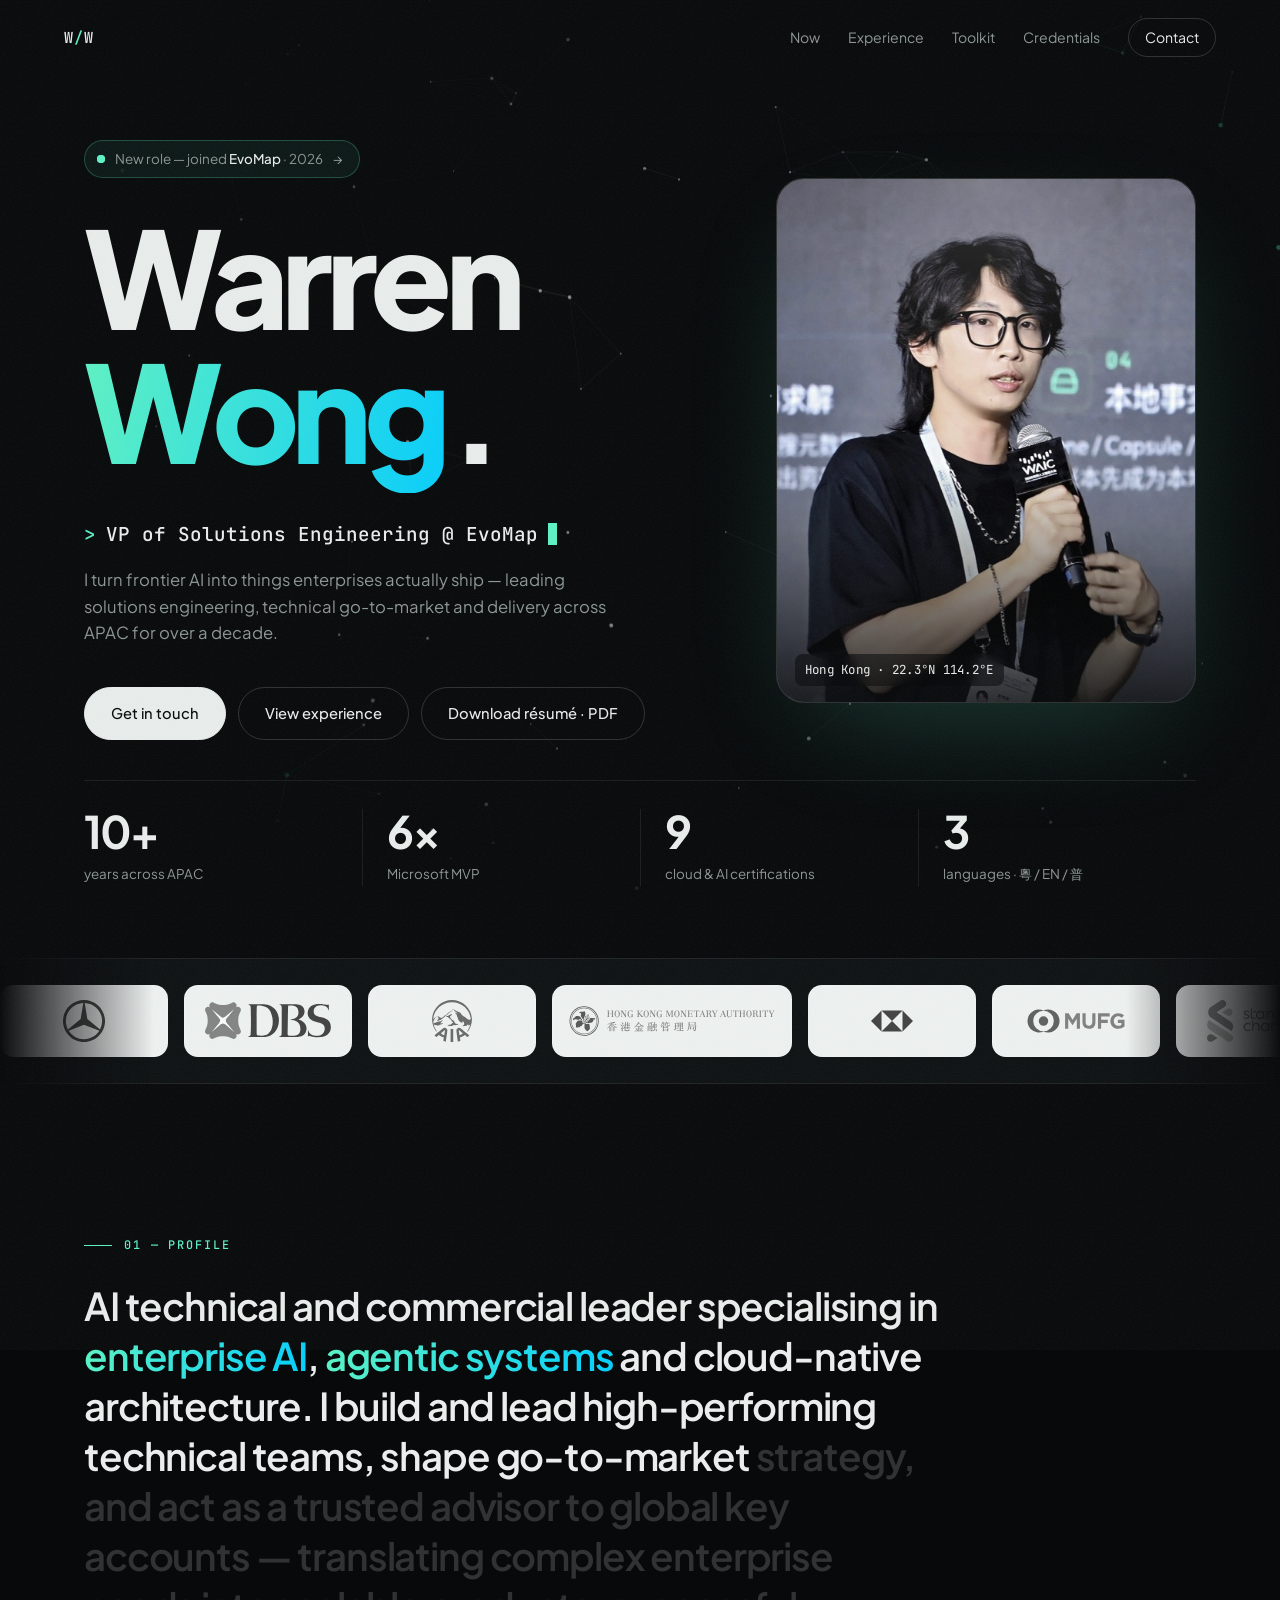
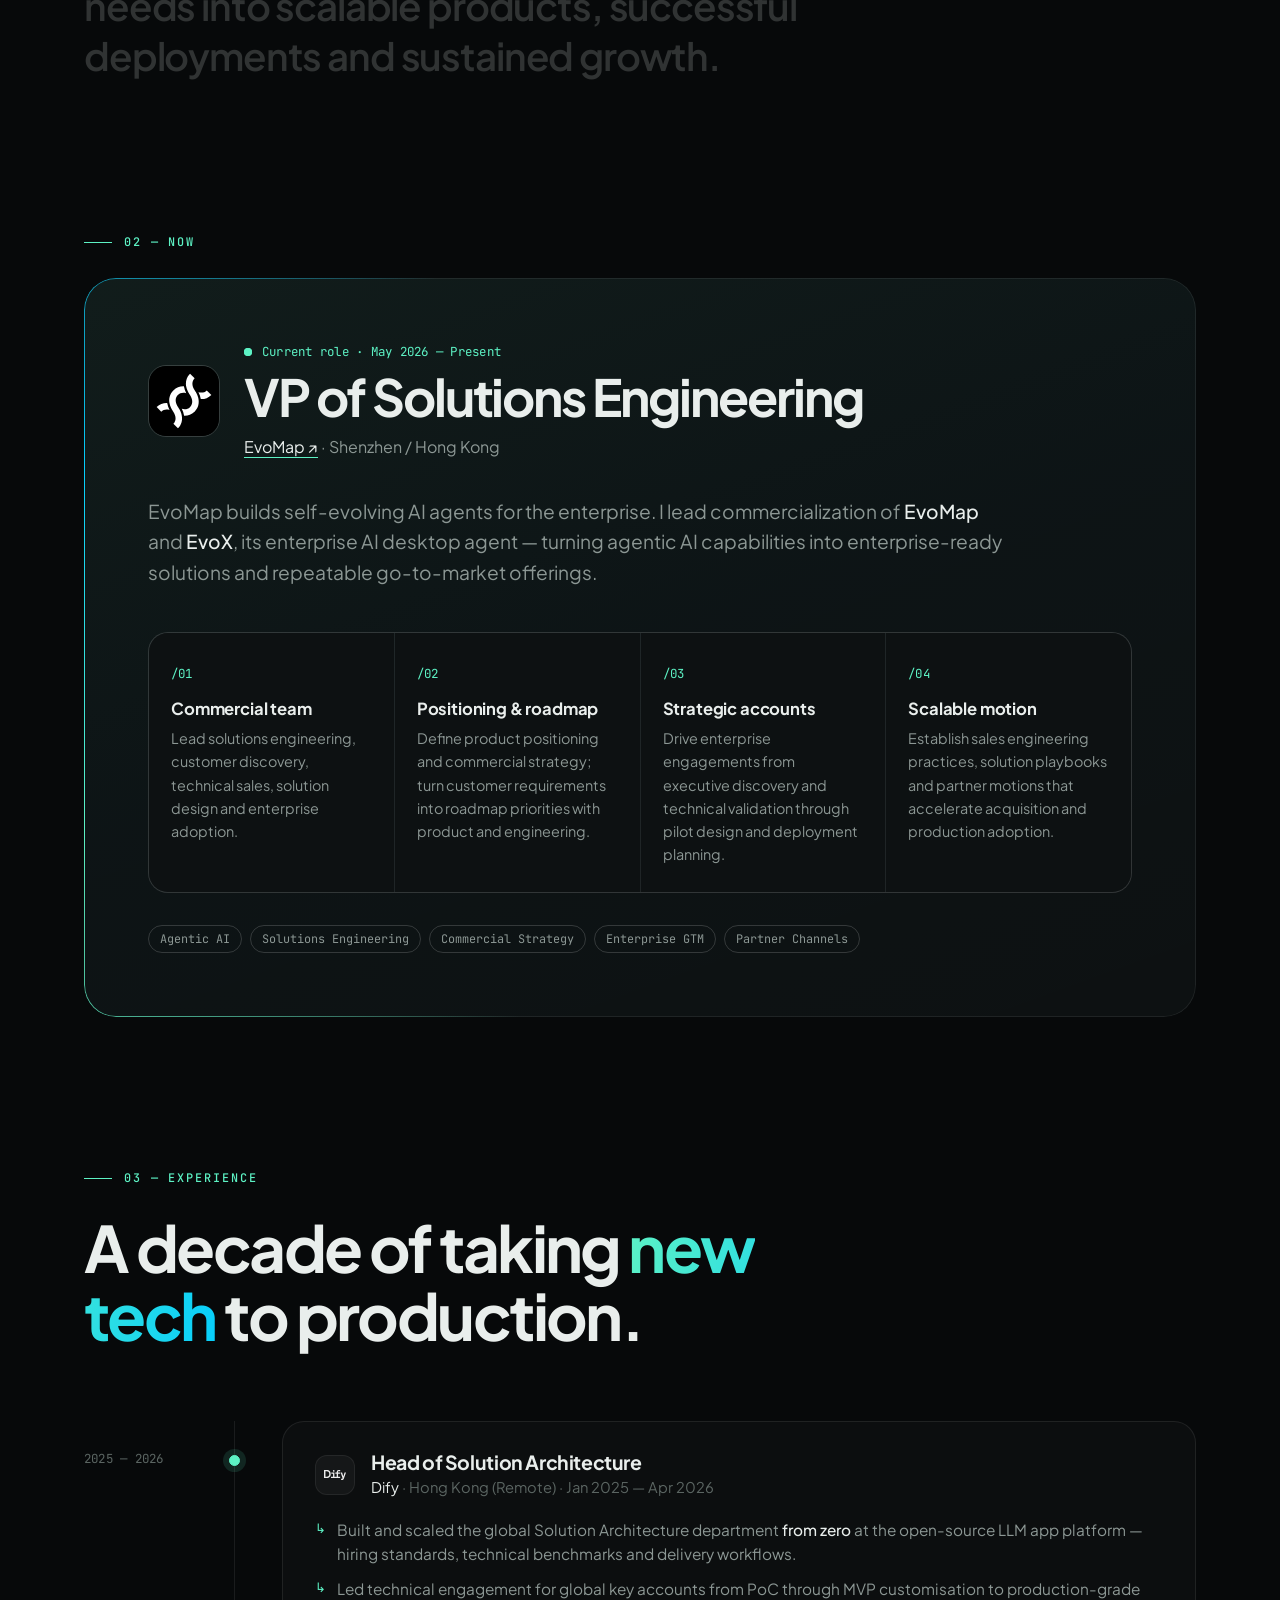
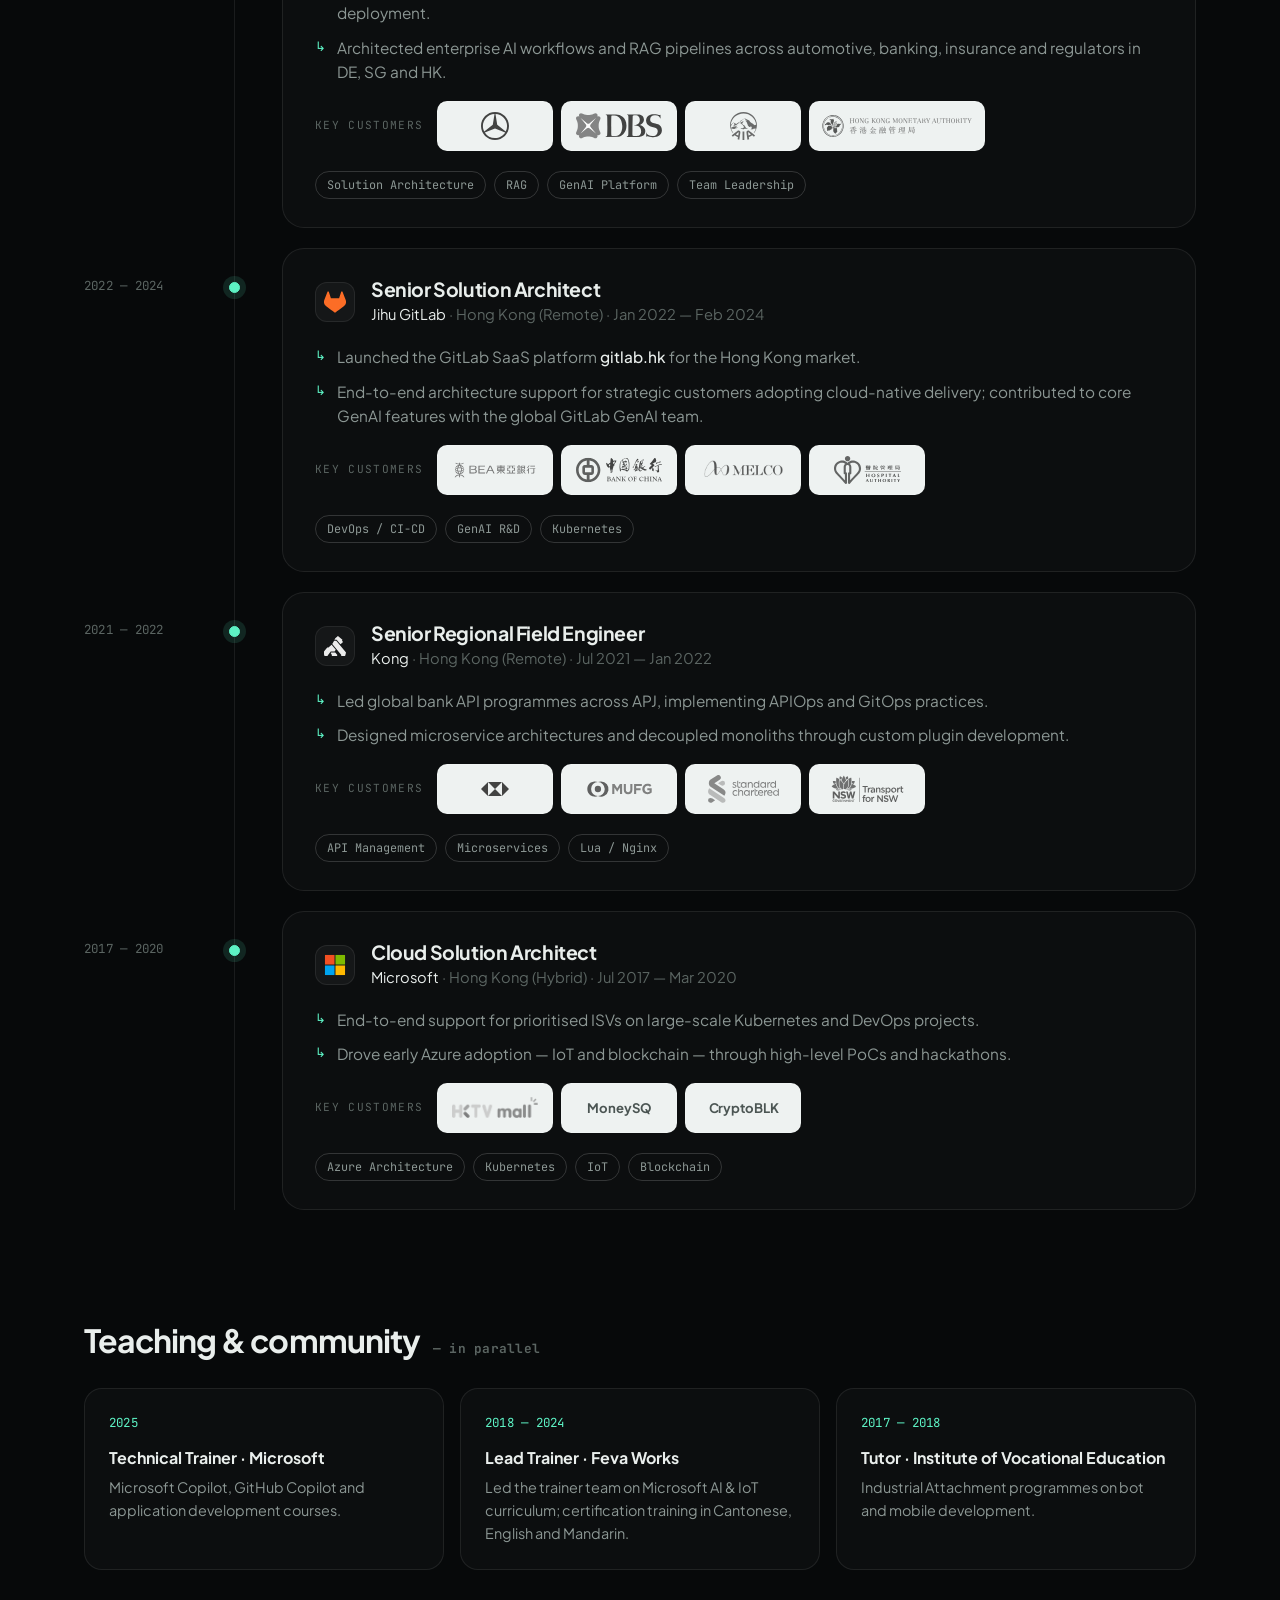
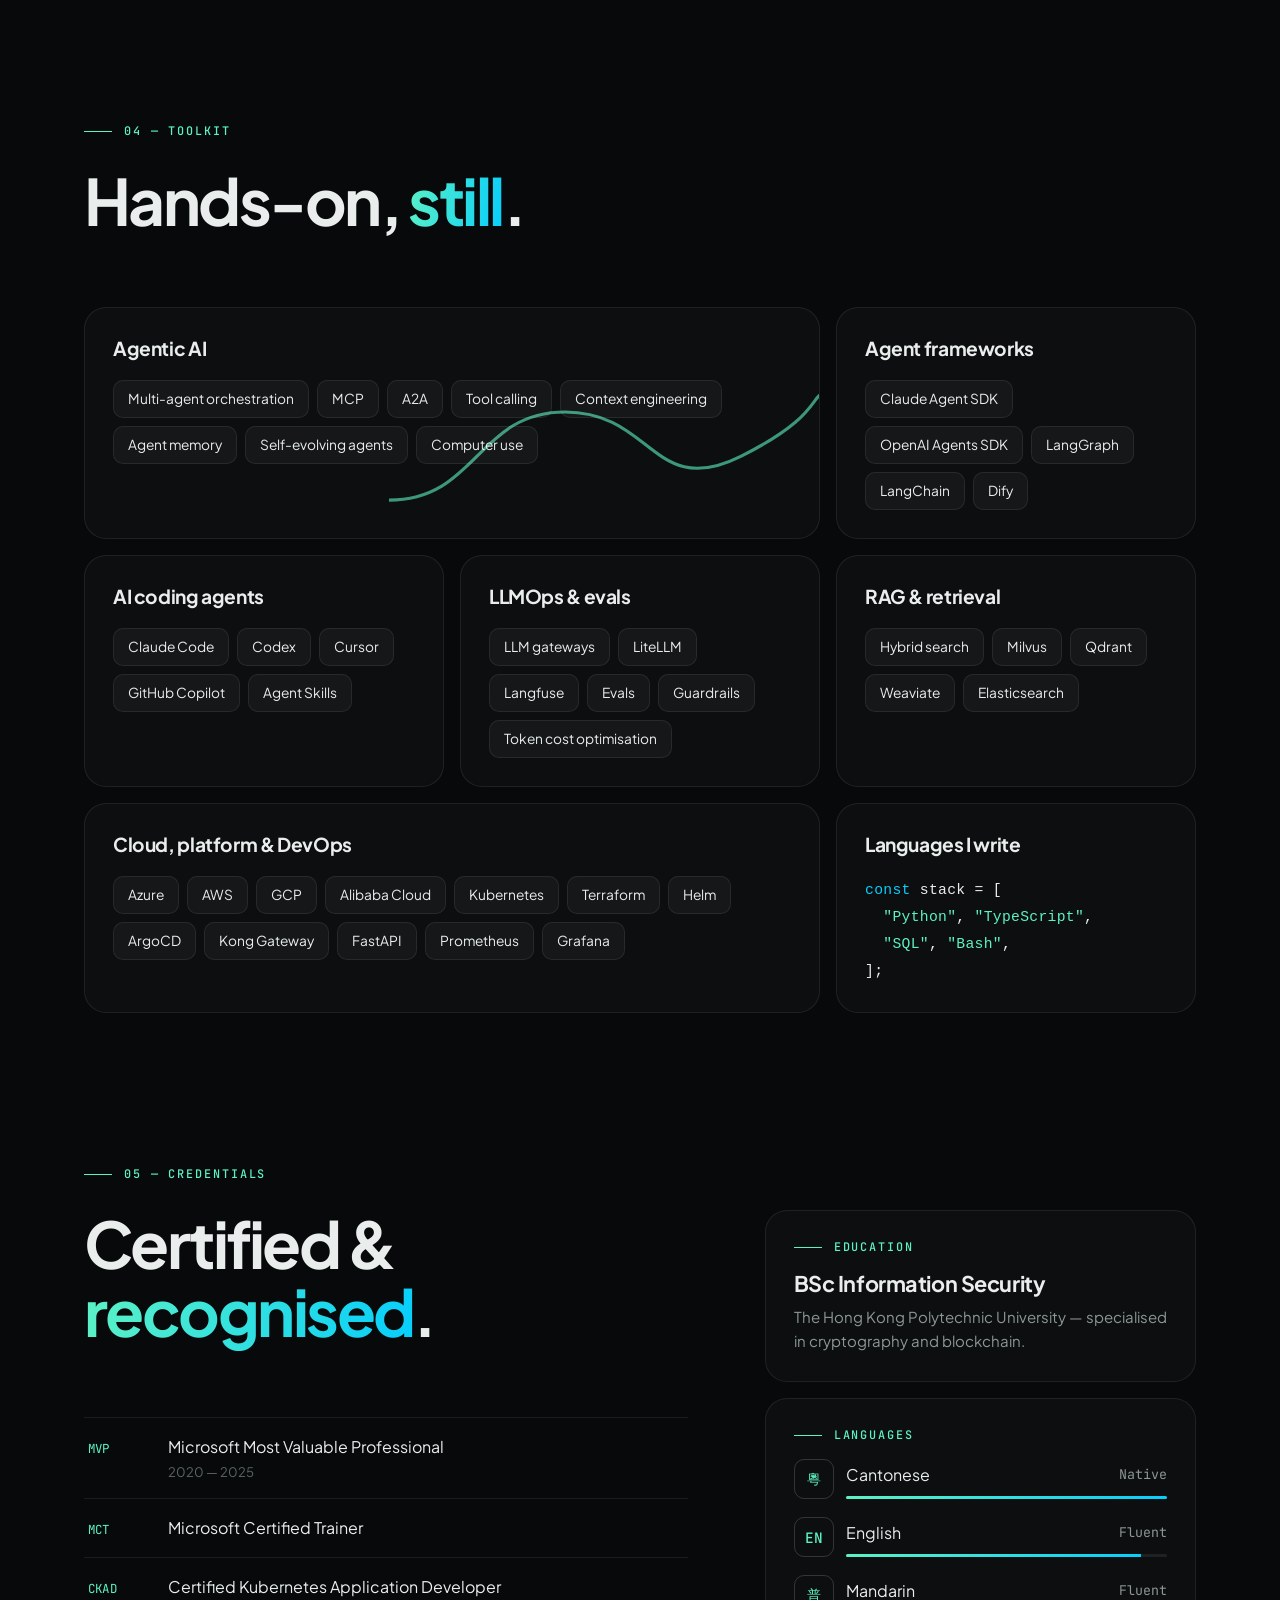
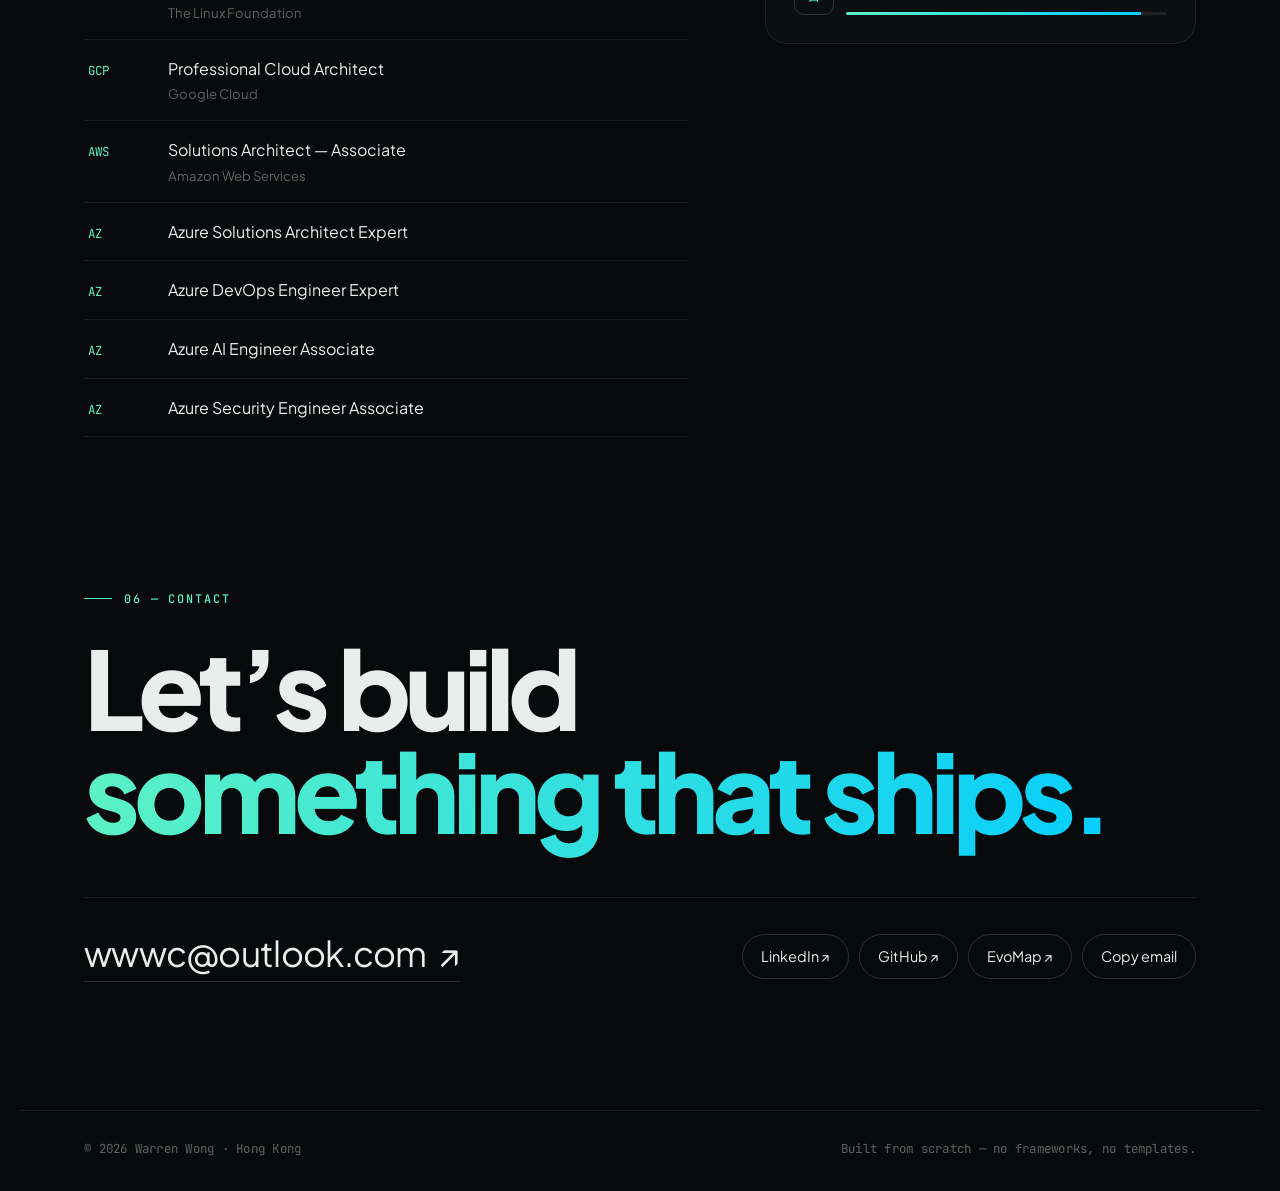
==== commit b64a8f0c: "Show customer logos instead of names Replace the text marquee and "Key customers" bullets with logo " ====
--- a/index.html
+++ b/index.html
@@ -99,12 +99,21 @@
 
     <!-- ───────────── MARQUEE ───────────── -->
     <section class="marquee" aria-label="Organisations I've worked with">
-      <div class="marquee__track">
-        <span>Mercedes-Benz</span><i>✦</i><span>DBS</span><i>✦</i><span>AIA</span><i>✦</i><span>HKMA</span><i>✦</i>
-        <span>HSBC</span><i>✦</i><span>MUFG</span><i>✦</i><span>Standard Chartered</span><i>✦</i><span>Bank of East Asia</span><i>✦</i>
-        <span>Bank of China</span><i>✦</i><span>Hospital Authority</span><i>✦</i><span>Melco</span><i>✦</i><span>Transport for NSW</span><i>✦</i>
-        <span>HKTVmall</span><i>✦</i>
-      </div>
+      <ul class="marquee__track">
+        <li class="marquee__logo" title="Mercedes-Benz"><img src="assets/clients/mercedes.svg" alt="Mercedes-Benz" loading="lazy"></li>
+        <li class="marquee__logo" title="DBS"><img src="assets/clients/dbs.svg?v=2" alt="DBS" loading="lazy"></li>
+        <li class="marquee__logo" title="AIA"><img src="assets/clients/aia.svg" alt="AIA" loading="lazy"></li>
+        <li class="marquee__logo client--wide" title="Hong Kong Monetary Authority"><img src="assets/clients/hkma.svg" alt="Hong Kong Monetary Authority" loading="lazy"></li>
+        <li class="marquee__logo" title="HSBC"><img src="assets/clients/hsbc.svg" alt="HSBC" loading="lazy"></li>
+        <li class="marquee__logo" title="MUFG"><img src="assets/clients/mufg.svg" alt="MUFG" loading="lazy"></li>
+        <li class="marquee__logo" title="Standard Chartered"><img src="assets/clients/standard-chartered.svg" alt="Standard Chartered" loading="lazy"></li>
+        <li class="marquee__logo" title="Bank of East Asia"><img src="assets/clients/bea.svg" alt="Bank of East Asia" loading="lazy"></li>
+        <li class="marquee__logo" title="Bank of China"><img src="assets/clients/boc.svg" alt="Bank of China" loading="lazy"></li>
+        <li class="marquee__logo" title="Hospital Authority"><img src="assets/clients/hospital-authority.svg" alt="Hospital Authority" loading="lazy"></li>
+        <li class="marquee__logo" title="Melco Resorts &amp; Entertainment"><img src="assets/clients/melco.png" alt="Melco Resorts &amp; Entertainment" loading="lazy"></li>
+        <li class="marquee__logo" title="Transport for NSW"><img src="assets/clients/tfnsw.svg" alt="Transport for NSW" loading="lazy"></li>
+        <li class="marquee__logo" title="HKTVmall"><img src="assets/clients/hktvmall.png" alt="HKTVmall" loading="lazy"></li>
+      </ul>
     </section>
 
     <!-- ───────────── ABOUT ───────────── -->
@@ -189,8 +198,9 @@
             <ul class="job__points">
               <li>Built and scaled the global Solution Architecture department <strong>from zero</strong> at the open-source LLM app platform — hiring standards, technical benchmarks and delivery workflows.</li>
               <li>Led technical engagement for global key accounts from PoC through MVP customisation to production-grade deployment.</li>
-              <li>Architected enterprise AI workflows and RAG pipelines for <strong>Mercedes-Benz</strong> (DE), <strong>DBS</strong> (SG), <strong>AIA</strong> (HK) and <strong>HKMA</strong> (HK).</li>
-            </ul>
+              <li>Architected enterprise AI workflows and RAG pipelines across automotive, banking, insurance and regulators in DE, SG and HK.</li>
+            </ul>
+            <div class="clients"><p class="mono clients__label">Key customers</p><ul class="clients__list"><li class="client" title="Mercedes-Benz"><img src="assets/clients/mercedes.svg" alt="Mercedes-Benz" loading="lazy"></li><li class="client" title="DBS"><img src="assets/clients/dbs.svg?v=2" alt="DBS" loading="lazy"></li><li class="client" title="AIA"><img src="assets/clients/aia.svg" alt="AIA" loading="lazy"></li><li class="client client--wide" title="Hong Kong Monetary Authority"><img src="assets/clients/hkma.svg" alt="Hong Kong Monetary Authority" loading="lazy"></li></ul></div>
             <ul class="tags"><li>Solution Architecture</li><li>RAG</li><li>GenAI Platform</li><li>Team Leadership</li></ul>
           </div>
         </li>
@@ -208,8 +218,8 @@
             <ul class="job__points">
               <li>Launched the GitLab SaaS platform <strong>gitlab.hk</strong> for the Hong Kong market.</li>
               <li>End-to-end architecture support for strategic customers adopting cloud-native delivery; contributed to core GenAI features with the global GitLab GenAI team.</li>
-              <li>Key customers — Bank of East Asia, Bank of China, Melco Resorts &amp; Entertainment, Hospital Authority.</li>
-            </ul>
+            </ul>
+            <div class="clients"><p class="mono clients__label">Key customers</p><ul class="clients__list"><li class="client" title="Bank of East Asia"><img src="assets/clients/bea.svg" alt="Bank of East Asia" loading="lazy"></li><li class="client" title="Bank of China"><img src="assets/clients/boc.svg" alt="Bank of China" loading="lazy"></li><li class="client" title="Melco Resorts &amp; Entertainment"><img src="assets/clients/melco.png" alt="Melco Resorts &amp; Entertainment" loading="lazy"></li><li class="client" title="Hospital Authority"><img src="assets/clients/hospital-authority.svg" alt="Hospital Authority" loading="lazy"></li></ul></div>
             <ul class="tags"><li>DevOps / CI-CD</li><li>GenAI R&amp;D</li><li>Kubernetes</li></ul>
           </div>
         </li>
@@ -227,8 +237,8 @@
             <ul class="job__points">
               <li>Led global bank API programmes across APJ, implementing APIOps and GitOps practices.</li>
               <li>Designed microservice architectures and decoupled monoliths through custom plugin development.</li>
-              <li>Key customers — HSBC, MUFG, Standard Chartered, Transport for NSW (AU).</li>
-            </ul>
+            </ul>
+            <div class="clients"><p class="mono clients__label">Key customers</p><ul class="clients__list"><li class="client" title="HSBC"><img src="assets/clients/hsbc.svg" alt="HSBC" loading="lazy"></li><li class="client" title="MUFG"><img src="assets/clients/mufg.svg" alt="MUFG" loading="lazy"></li><li class="client" title="Standard Chartered"><img src="assets/clients/standard-chartered.svg" alt="Standard Chartered" loading="lazy"></li><li class="client" title="Transport for NSW"><img src="assets/clients/tfnsw.svg" alt="Transport for NSW" loading="lazy"></li></ul></div>
             <ul class="tags"><li>API Management</li><li>Microservices</li><li>Lua / Nginx</li></ul>
           </div>
         </li>
@@ -246,8 +256,8 @@
             <ul class="job__points">
               <li>End-to-end support for prioritised ISVs on large-scale Kubernetes and DevOps projects.</li>
               <li>Drove early Azure adoption — IoT and blockchain — through high-level PoCs and hackathons.</li>
-              <li>Key customers — HKTVmall, MoneySQ, CryptoBLK.</li>
-            </ul>
+            </ul>
+            <div class="clients"><p class="mono clients__label">Key customers</p><ul class="clients__list"><li class="client" title="HKTVmall"><img src="assets/clients/hktvmall.png" alt="HKTVmall" loading="lazy"></li><li class="client client--text" title="MoneySQ"><span>MoneySQ</span></li><li class="client client--text" title="CryptoBLK"><span>CryptoBLK</span></li></ul></div>
             <ul class="tags"><li>Azure Architecture</li><li>Kubernetes</li><li>IoT</li><li>Blockchain</li></ul>
           </div>
         </li>
--- a/assets/css/style.css
+++ b/assets/css/style.css
@@ -216,14 +216,33 @@
           mask-image: linear-gradient(90deg, transparent, #000 12%, #000 88%, transparent);
 }
 .marquee__track {
-  display: flex; width: max-content; gap: 40px; align-items: center; white-space: nowrap;
-  font: 600 clamp(1.2rem, 2vw, 1.6rem) var(--display); letter-spacing: -0.02em; color: var(--muted);
-  animation: marquee 50s linear infinite;
+  display: flex; width: max-content; gap: 16px; align-items: center; margin: 0; padding: 0 16px 0 0;
+  animation: marquee 60s linear infinite;
 }
 .marquee:hover .marquee__track { animation-play-state: paused; }
-.marquee__track span { transition: color 0.3s; }
-.marquee__track span:hover { color: var(--mint); }
-.marquee__track i { font-style: normal; color: var(--mint); font-size: 0.6em; }
+
+/* customer logos sit on light tiles so every brand mark stays legible on the dark page */
+.marquee__logo, .client {
+  flex: none; display: flex; align-items: center; justify-content: center; border-radius: 14px;
+  background: #eef2f1; border: 1px solid rgba(255, 255, 255, 0.12);
+  transition: background 0.35s, transform 0.4s var(--ease), box-shadow 0.4s;
+}
+.marquee__logo { width: 168px; height: 72px; padding: 14px 20px; }
+.marquee__logo img, .client img {
+  width: 100%; height: 100%; min-width: 0; object-fit: contain;
+  filter: grayscale(1) contrast(1.1); opacity: 0.72; transition: filter 0.35s, opacity 0.35s;
+}
+.marquee__logo:hover, .client:hover { background: #fff; transform: translateY(-3px); box-shadow: 0 12px 30px -12px rgba(93, 242, 196, 0.45); }
+.marquee__logo:hover img, .client:hover img { filter: none; opacity: 1; }
+
+.clients { display: flex; align-items: center; flex-wrap: wrap; gap: 10px 14px; margin: -4px 0 20px; }
+.clients__label { color: var(--dim); font-size: 0.7rem; text-transform: uppercase; letter-spacing: 0.12em; }
+.clients__list { display: flex; flex-wrap: wrap; gap: 8px; }
+.client { width: 116px; height: 50px; padding: 10px 14px; border-radius: 10px; }
+.client--wide { width: 176px; padding: 8px 12px; }
+.marquee__logo.client--wide { width: 240px; padding: 12px 16px; }
+.client--text span { font: 700 0.82rem var(--sans); color: #4b5553; letter-spacing: -0.01em; }
+.client--text:hover span { color: #0d1412; }
 @keyframes marquee { to { transform: translateX(-50%); } }
 
 /* ── about ── */
@@ -399,6 +418,9 @@
   .job__when { padding: 0 0 10px; }
   .job__body { padding: 22px; }
   .job__body:hover { transform: none; }
+  .client { width: calc(50% - 4px); }
+  .clients__list { width: 100%; }
+  .marquee__logo { width: 136px; height: 60px; }
   .teaching__list { grid-template-columns: 1fr; }
 }
 @media (max-width: 560px) {
